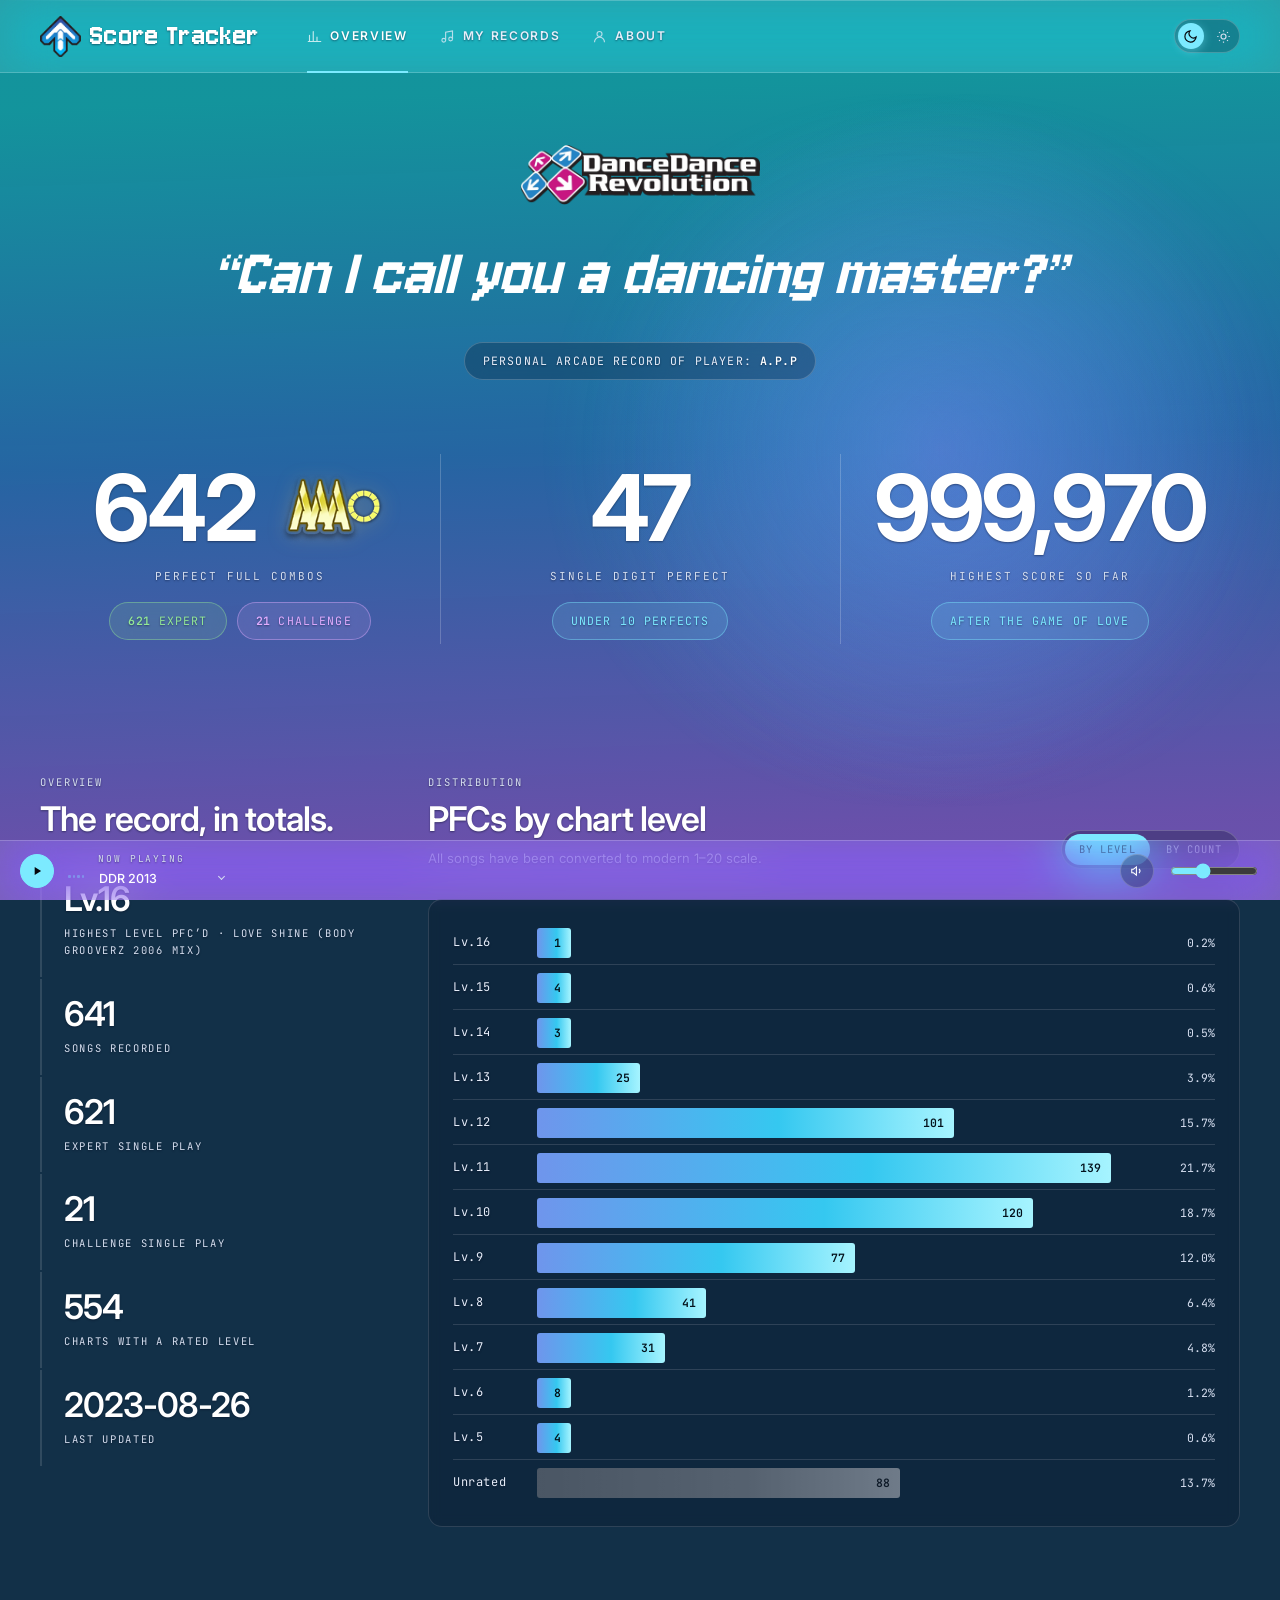
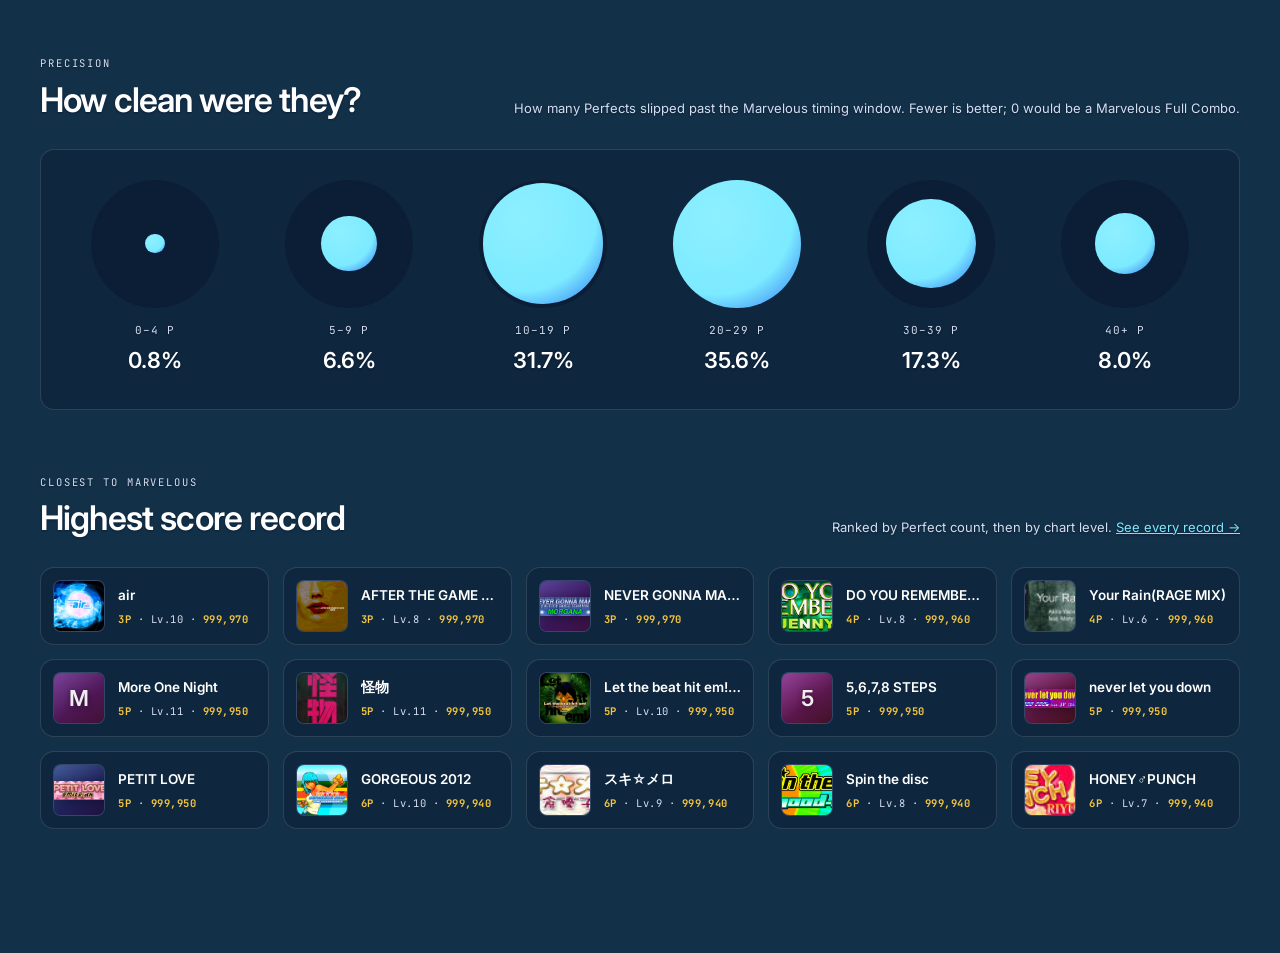
==== index.html @ 49a33545 "DDR Score Tracker: personal PFC hall of fame A static site generated from the score-tracking spreads" ====
<!DOCTYPE html>
<html lang="en" data-theme="dark">
<head>
<meta charset="utf-8" />
<meta name="viewport" content="width=device-width, initial-scale=1" />
<title>DDR Score Tracker — Hall of Fame</title>
<meta name="description" content="A personal hall of fame for DanceDanceRevolution: every Perfect Full Combo on Expert and Challenge Single Play, scored, levelled and dated." />
<script>
  /* Theme and background palette are applied before first paint, so neither
     flashes the default on load. */
  try {
    var t = localStorage.getItem('ddr.theme');
    if (t) document.documentElement.dataset.theme = t;
    var p = localStorage.getItem('ddr.palette');
    if (p) document.documentElement.dataset.mix = p;
  } catch (e) {}
</script>
<link rel="preconnect" href="https://fonts.googleapis.com" />
<link rel="preconnect" href="https://fonts.gstatic.com" crossorigin />
<link href="https://fonts.googleapis.com/css2?family=Jersey+10&family=Inter:wght@400;500;600;700;800&family=JetBrains+Mono:wght@400;500;600&display=swap" rel="stylesheet" />
<link rel="stylesheet" href="assets/css/style.css?v=20260808111854" />
<link rel="icon" href="data:image/svg+xml,%3Csvg xmlns='http://www.w3.org/2000/svg' viewBox='0 0 32 32'%3E%3Crect width='32' height='32' rx='6' fill='%2306070c'/%3E%3Cpath d='M16 6l7 8h-4v6h-6v-6H9z' fill='%2349dcf5'/%3E%3C/svg%3E" />
</head>
<body data-page="home">
<a class="skip-link" href="#main">Skip to content</a>
<div class="glow" aria-hidden="true">
  <span class="glow__blob glow__blob--cyan"><i></i></span>
  <span class="glow__blob glow__blob--azure"><i></i></span>
  <span class="glow__blob glow__blob--violet"><i></i></span>
</div>

<!-- ===================== HEADER ===================== -->
<header class="header">
  <div class="wrap header__inner">
    <a class="logo" href="index.html" aria-label="DDR Score Tracker — home">
      <img class="logo__mark" src="assets/img/ddr-arrow.png" alt="" width="770" height="770" />
      <span class="logo__word">Score Tracker</span>
    </a>

    <nav class="nav" aria-label="Primary">
      <a class="nav__link" href="index.html" aria-current="page">
        <svg viewBox="0 0 24 24" fill="none" stroke="currentColor" stroke-width="1.8" stroke-linecap="round" aria-hidden="true"><path d="M4 20V10M10 20V4M16 20v-7M22 20H2"/></svg>
        Overview
      </a>
      <a class="nav__link" href="records.html">
        <svg viewBox="0 0 24 24" fill="none" stroke="currentColor" stroke-width="1.8" aria-hidden="true"><path d="M9 18V5l11-2v13"/><circle cx="6" cy="18" r="3"/><circle cx="17" cy="16" r="3"/></svg>
        My Records
      </a>
      <a class="nav__link" href="about.html">
        <svg viewBox="0 0 24 24" fill="none" stroke="currentColor" stroke-width="1.8" aria-hidden="true"><circle cx="12" cy="8" r="4"/><path d="M4 21a8 8 0 0 1 16 0"/></svg>
        About
      </a>
    </nav>

    <div class="header__actions">
      <button class="theme-toggle" type="button" role="switch" aria-checked="false" aria-label="Toggle light theme">
        <svg class="theme-toggle__moon" viewBox="0 0 24 24" fill="none" stroke="currentColor" stroke-width="1.9" aria-hidden="true"><path d="M21 12.8A9 9 0 1 1 11.2 3a7 7 0 0 0 9.8 9.8Z"/></svg>
        <svg class="theme-toggle__sun" viewBox="0 0 24 24" fill="none" stroke="currentColor" stroke-width="1.9" aria-hidden="true"><circle cx="12" cy="12" r="4"/><path d="M12 2v2M12 20v2M4.9 4.9l1.4 1.4M17.7 17.7l1.4 1.4M2 12h2M20 12h2M4.9 19.1l1.4-1.4M17.7 6.3l1.4-1.4"/></svg>
        <span class="theme-toggle__knob"></span>
      </button>
      <button class="icon-btn nav-toggle" type="button" aria-label="Menu" aria-expanded="false">
        <svg viewBox="0 0 24 24" fill="none" stroke="currentColor" stroke-width="1.8" aria-hidden="true"><path d="M4 7h16M4 12h16M4 17h16"/></svg>
      </button>
    </div>
  </div>
</header>

<main id="main">

  <!-- ===================== HERO ===================== -->
  <section class="hero">
    <div class="wrap">
      <img class="hero__logo" src="assets/img/ddr-logo.png"
           alt="DanceDanceRevolution" width="1024" height="256" />

      <h1 class="hero__title">
        <button class="hero__sfx" type="button" id="sfx-title"
                data-tip="What the announcer says when you AAA a song on the older DDR mixes. Go on, press it.">
          “Can I call you a dancing master?”
        </button>
      </h1>

      <div class="capsules">
        <span class="capsule">Personal arcade record of player: <strong>A.P.P</strong></span>
      </div>
      <div class="capsules" id="latest-wrap" hidden>
        <span class="capsule capsule--latest">
          <span class="capsule__label">Latest PFC</span>
          <strong id="latest-song"></strong>
        </span>
      </div>
    </div>

    <div class="wrap">
      <div class="metrics" id="metrics">
        <div class="metric">
          <span class="metric__value metric__value--mark">
            <span data-count="0" id="m-pfc">0</span>
            <img class="metric__mark" src="assets/img/aaa.png" alt="AAA rank" width="152" height="108" />
          </span>
          <span class="metric__label">Perfect Full Combos</span>
          <span class="capsules capsules--metric" id="m-pfc-split"></span>
        </div>
        <div class="metric">
          <span class="metric__value" data-count="0" id="m-sdp">0</span>
          <span class="metric__label">Single Digit Perfect</span>
          <span class="metric__note" id="m-sdp-note"></span>
        </div>
        <div class="metric">
          <span class="metric__value" data-count="0" id="m-best">0</span>
          <span class="metric__label">Highest Score so far</span>
          <span class="metric__note" id="m-best-note"></span>
        </div>
      </div>
    </div>
  </section>

  <audio id="sfx-audio" preload="none" src="assets/sfx/aaa-dancing-master.mp3"></audio>

  <!-- ===================== OVERVIEW RAIL + LEVEL BARS ===================== -->
  <section class="section">
    <div class="wrap rail-grid">

      <div>
        <p class="eyebrow">Overview</p>
        <h2 class="section__title">The record, in totals.</h2>
        <div class="rail" id="rail" style="margin-top:26px"></div>
      </div>

      <div>
        <div class="section__head">
          <div>
            <p class="eyebrow">Distribution</p>
            <h2 class="section__title">PFCs by chart level</h2>
            <p class="section__note" style="margin-top:10px">
              All songs have been converted to modern 1–20 scale.
            </p>
          </div>
          <div class="seg" role="group" aria-label="Sort chart">
            <button type="button" data-bars="level" aria-pressed="true">By level</button>
            <button type="button" data-bars="count" aria-pressed="false">By count</button>
          </div>
        </div>
        <div class="panel" style="padding:22px 24px">
          <div class="bars" id="level-bars"></div>
        </div>
      </div>

    </div>
  </section>

  <!-- ===================== PRECISION ===================== -->
  <section class="section">
    <div class="wrap">
      <div class="section__head">
        <div>
          <p class="eyebrow">Precision</p>
          <h2 class="section__title">How clean were they?</h2>
        </div>
        <p class="section__note">
          How many Perfects slipped past the Marvelous timing window. Fewer is
          better; 0 would be a Marvelous Full Combo.
        </p>
      </div>
      <div class="panel" style="padding:30px 26px">
        <div class="circles" id="precision"></div>
      </div>
    </div>
  </section>

  <!-- ===================== HALL OF FAME ===================== -->
  <section class="section" style="padding-top:0">
    <div class="wrap">
      <div class="section__head">
        <div>
          <p class="eyebrow">Closest to Marvelous</p>
          <h2 class="section__title">Highest score record</h2>
        </div>
        <p class="section__note">
          Ranked by Perfect count, then by chart level. <a href="records.html" style="color:var(--accent)">See every record →</a>
        </p>
      </div>
      <div class="hof" id="hof"></div>
    </div>
  </section>

</main>


<!-- ===================== MUSIC PLAYER ===================== -->
<!-- ===================== DETAIL DRAWER ===================== -->
<div class="drawer-scrim" id="scrim"></div>
<aside class="drawer" id="drawer" role="dialog" aria-modal="true" aria-labelledby="drawer-title" hidden>
  <button class="icon-btn drawer__close" type="button" id="drawer-close" aria-label="Close">
    <svg viewBox="0 0 24 24" fill="none" stroke="currentColor" stroke-width="1.8" aria-hidden="true"><path d="m6 6 12 12M18 6 6 18"/></svg>
  </button>
  <div id="drawer-body"></div>
</aside>

<div id="yt-host"></div>
<div class="player" role="region" aria-label="Background music">
  <button class="player__btn player__btn--play" type="button" aria-label="Play music">
    <svg class="player__icon--play" viewBox="0 0 24 24" fill="currentColor" aria-hidden="true"><path d="M8 5v14l11-7z"/></svg>
    <svg class="player__icon--pause" viewBox="0 0 24 24" fill="currentColor" aria-hidden="true"><path d="M6 5h4v14H6zM14 5h4v14h-4z"/></svg>
  </button>
  <div class="player__eq" aria-hidden="true"><i></i><i></i><i></i><i></i></div>
  <div class="player__meta">
    <div class="player__label">Now playing</div>
    <span class="player__pick">
      <select class="player__select" aria-label="Background music"></select>
    </span>
  </div>
  <button class="player__hint" type="button" hidden>Enable sound</button>
  <button class="player__btn player__btn--mute" type="button" aria-label="Mute">
    <svg class="player__icon--sound" viewBox="0 0 24 24" fill="none" stroke="currentColor" stroke-width="1.8" aria-hidden="true"><path d="M11 5 6 9H3v6h3l5 4V5Z"/><path d="M15.5 8.5a5 5 0 0 1 0 7"/></svg>
    <svg class="player__icon--muted" viewBox="0 0 24 24" fill="none" stroke="currentColor" stroke-width="1.8" aria-hidden="true"><path d="M11 5 6 9H3v6h3l5 4V5Z"/><path d="m16 9 5 6M21 9l-5 6"/></svg>
  </button>
  <input class="player__volume" type="range" min="0" max="100" value="35" aria-label="Volume" />
</div>

<script src="data/records.js?v=20260808111854"></script>
<script src="assets/js/app.js?v=20260808111854"></script>
<script src="assets/js/drawer.js?v=20260808111854"></script>
<script src="assets/js/home.js?v=20260808111854"></script>
</body>
</html>
---- assets/css/style.css ----
/* ==========================================================================
   DDR Score Tracker
   Dark by default; [data-theme="light"] on <html> flips the token block.
   ========================================================================== */

/* ---------- tokens ---------- */

:root {
  /* Deep teal-blue rather than near-black: the wash sits on top of this at high
     alpha, and a black base would grey the DDR (2014) hues out. */
  --bg: var(--bg-dark);
  --bg-elev: #172c50;
  /* Dark glass, not light: over a vivid wash a white-tinted panel has almost no
     separation, whereas a dark one gives every card a field for its text. Kept
     25% lighter than the contrast-optimal value so the wash still shows through
     and the page keeps its mood. */
  --panel: rgba(8, 18, 40, 0.285);
  --panel-hover: rgba(8, 18, 40, 0.405);
  --line: rgba(255, 255, 255, 0.20);
  --line-soft: rgba(255, 255, 255, 0.13);

  /* Near-white throughout: on a mid-luminance coloured wash, grey secondary
     text disappears, so the hierarchy is carried by size and weight instead. */
  --text: #ffffff;
  --text-dim: #e8eefa;
  --muted: #d5deef;

  --gold: #f5c53d;
  --gold-grad: linear-gradient(100deg, #fff3c4 0%, #f5c53d 34%, #d99a1c 62%, #ffe89a 100%);

  --accent: #7ceaff;
  --accent-ink: #06070c;
  /* Brightened so they still separate from the violet end of the wash. */
  --expert: #93e896;
  --challenge: #e2adff;

  /* Strong enough to read as movement against the wash beneath. Colours come
     from the active mix palette (see "background palettes"). */
  --glow-a: rgb(var(--c1) / 0.26);
  --glow-b: rgb(var(--c2) / 0.22);
  --glow-c: rgb(var(--c3) / 0.30);
  /* Cyan end kept; the blue end lifted so the bars don't go muddy on the panel. */
  --grade: linear-gradient(90deg, #6f95ec 0%, #35c8f0 58%, #a6f4ff 100%);

  --shadow: 0 24px 64px rgba(0, 0, 0, 0.55);

  --sans: "Inter", -apple-system, BlinkMacSystemFont, "Segoe UI", sans-serif;
  --display: var(--sans);
  /* Pixel display face — small on the body, so anything using it gets a size
     bump and looser tracking to stay legible. */
  --headline: "Jersey 10", "Inter", sans-serif;
  --mono: "JetBrains Mono", ui-monospace, SFMono-Regular, Menlo, monospace;

  --wrap: 1360px;
  --gut: 40px;
  --radius: 14px;
  --header-h: 72px;
  --player-h: 60px;
}

[data-theme="light"] {
  --bg: #f8fafd;
  --bg-elev: #ffffff;
  --panel: rgba(10, 14, 30, 0.028);
  --panel-hover: rgba(10, 14, 30, 0.055);
  --line: rgba(10, 14, 30, 0.13);
  --line-soft: rgba(10, 14, 30, 0.07);

  --text: #0a0d16;
  --text-dim: #3d445c;
  --muted: #5b6278;

  --accent: #0d7f99;
  --accent-ink: #ffffff;
  --expert: #2f8f45;
  --challenge: #8a3fc0;

  /* Same mix palette, kept faint so the page stays bright. */
  --glow-a: rgb(var(--c1) / 0.22);
  --glow-b: rgb(var(--c2) / 0.22);
  --glow-c: rgb(var(--c3) / 0.24);
  --grade: linear-gradient(90deg, #1146b8 0%, #0d7f99 60%, #16b6cf 100%);

  --shadow: 0 20px 50px rgba(16, 24, 48, 0.14);

  --gold: #a97400;
  --gold-grad: linear-gradient(100deg, #c99512 0%, #a97400 40%, #8a5c00 70%, #c99512 100%);
}

/* ---------- background palettes ---------- */

/**
 * The wash and the drifting blobs are built from three colours, so switching the
 * background music also switches the background: app.js writes the mix's key to
 * `data-mix` on <html> and the palette below takes over. `--c1/2/3` are raw
 * "r g b" triples so both themes can re-use them at their own alphas.
 *
 * DDR (2013) is the default palette in :root. Every other palette is keyed to
 * that release's own artwork.
 */
:root,
[data-mix="ddr-2013"] {
  --c1: 20 231 226;      /* cyan   */
  --c2: 56 150 246;      /* azure  */
  --c3: 168 104 242;     /* violet */
  --bg-dark: #123048;
}
[data-mix="ddr-extreme"] {           /* neon violet / blue / teal */
  --c1: 168 92 246;
  --c2: 70 104 240;
  --c3: 32 206 196;
  --bg-dark: #17123a;
}
[data-mix="ddr-supernova2"] {        /* icy blue and white */
  --c1: 176 232 255;
  --c2: 63 169 245;
  --c3: 32 78 190;
  --bg-dark: #0d2145;
}
[data-mix="ddr-x"] {                 /* orange, amber, ember */
  --c1: 255 216 74;
  --c2: 255 138 30;
  --c3: 217 58 22;
  --bg-dark: #34190a;
}
[data-mix="ddr-x2"] {                /* lime green into magenta */
  --c1: 182 240 90;
  --c2: 69 201 140;
  --c3: 224 36 139;
  --bg-dark: #10301f;
}
[data-mix="ddr-a"] {                 /* bright sky blue */
  --c1: 191 233 255;
  --c2: 56 168 240;
  --c3: 24 78 206;
  --bg-dark: #0b2450;
}
[data-mix="ddr-a20"] {               /* gold into deep purple */
  --c1: 255 216 107;
  --c2: 224 162 51;
  --c3: 122 63 191;
  --bg-dark: #241a3d;
}
[data-mix="ddr-world"] {             /* spring green */
  --c1: 140 255 210;
  --c2: 0 222 139;
  --c3: 11 127 99;
  --bg-dark: #05301f;
}

/* ---------- base ---------- */

*, *::before, *::after { box-sizing: border-box; }

html { -webkit-text-size-adjust: 100%; }

body {
  margin: 0;
  padding-bottom: var(--player-h);
  background: var(--bg);
  color: var(--text);
  font-family: var(--sans);
  font-size: 15px;
  line-height: 1.6;
  font-feature-settings: "tnum" 0;
  -webkit-font-smoothing: antialiased;
  transition: background-color .35s ease, color .35s ease;
  /* The dark theme's wash is deliberately vivid, so small text gets a tight
     shadow to stay readable over the brighter cyan band. */
  text-shadow: 0 1px 2px rgba(4, 12, 30, 0.45);
}
[data-theme="light"] body { text-shadow: none; }

img { max-width: 100%; display: block; }
/* `display` on a component class otherwise beats the [hidden] default. */
[hidden] { display: none !important; }
a { color: inherit; }
button { font: inherit; color: inherit; }

::selection { background: var(--accent); color: var(--accent-ink); }

.wrap {
  width: 100%;
  max-width: var(--wrap);
  margin-inline: auto;
  padding-inline: var(--gut);
}

.skip-link {
  position: absolute; left: -9999px; top: 0; z-index: 100;
  background: var(--accent); color: var(--accent-ink);
  padding: 10px 16px; border-radius: 0 0 8px 0;
}
.skip-link:focus { left: 0; }

:focus-visible {
  outline: 2px solid var(--accent);
  outline-offset: 3px;
  border-radius: 4px;
}

/* Small caps mono label — the recurring POGO device. */
.eyebrow {
  font-family: var(--mono);
  font-size: 10.5px;
  letter-spacing: .18em;
  text-transform: uppercase;
  color: var(--muted);
  margin: 0;
}

/* ---------- ambient glow ---------- */

/**
 * Three coloured blobs drifting around the viewport on long, offset loops, so
 * the gradient never repeats the same arrangement twice in a row — the violet
 * sweeps bottom-left → bottom-right → top-right and back while the cyan and
 * azure travel their own paths. Animating `transform` only keeps it on the
 * compositor; the whole layer sits behind everything at z-index -1.
 */
.glow {
  position: fixed;
  inset: 0;
  z-index: -1;
  pointer-events: none;
  overflow: hidden;
  opacity: 1;
  transition: opacity .35s ease;
}
[data-theme="light"] .glow { opacity: .5; }

/**
 * The DDR (2014) screen is fundamentally a vertical wash — cyan at the top,
 * azure through the middle, violet at the base — and the drifting blobs alone
 * could never reproduce that, which is why the page kept reading as flat navy.
 * This fixed layer supplies the wash; the blobs move over the top of it.
 */
.glow::before {
  content: "";
  position: absolute;
  inset: -10%;
  /* Built from the active mix palette. Tuned for the DDR mood at the owner's
     explicit request rather than the contrast-safe version: text over the top
     band sits around 3.6:1, which carries the large hero type but is under AA
     for body copy — the shadow on `body` is what keeps small text readable. */
  background: linear-gradient(178deg,
    rgb(var(--c1) / 0.55) 0%,
    rgb(var(--c1) / 0.55) 18%,
    rgb(var(--c2) / 0.52) 50%,
    rgb(var(--c3) / 0.58) 84%,
    rgb(var(--c3) / 0.62) 100%);
}
[data-theme="light"] .glow::before { display: none; }

.glow__blob {
  position: absolute;
  top: 50%;
  left: 50%;
  width: 78vmax;
  height: 78vmax;
  margin: -39vmax 0 0 -39vmax;
  border-radius: 50%;
  will-change: transform;
}
/**
 * Each blob orbits the centre rather than hopping between corners: the outer
 * span carries a steady `rotate` and the inner one an offset, so `rotate(A)
 * translate(R)` sweeps a circle. Different radii, directions and a slow scale
 * breath on an unrelated period keep it from looking like a turntable.
 */
.glow__blob {
  animation: orbit 21s linear infinite;
}
.glow__blob i {
  display: block;
  width: 100%;
  height: 100%;
  border-radius: 50%;
  animation: breathe 15s ease-in-out infinite;
}
.glow__blob--cyan   { animation-duration: 21s; }
.glow__blob--cyan i {
  background: radial-gradient(circle closest-side, var(--glow-a), transparent 72%);
  transform: translate(26%, 0);
  animation-duration: 15s;
}
.glow__blob--azure   { animation-duration: 26s; animation-direction: reverse; }
.glow__blob--azure i {
  background: radial-gradient(circle closest-side, var(--glow-b), transparent 72%);
  transform: translate(34%, 0);
  animation-duration: 19s;
}
.glow__blob--violet   { animation-duration: 23s; }
.glow__blob--violet i {
  background: radial-gradient(circle closest-side, var(--glow-c), transparent 72%);
  transform: translate(30%, 0);
  animation-duration: 17s;
}

@keyframes orbit {
  from { transform: rotate(0deg); }
  to   { transform: rotate(360deg); }
}
/* Applied to the inner span, which already carries the orbit offset. */
@keyframes breathe {
  0%, 100% { scale: 1; }
  50%      { scale: 1.18; }
}

/* ---------- header ---------- */

/* Frosted glass: a heavy blur over a translucent tint, a hairline top highlight
   for the "lit edge", and a soft drop shadow so it floats over the gradient. */
.header {
  position: sticky;
  top: 0;
  z-index: 40;
  backdrop-filter: blur(26px) saturate(180%);
  -webkit-backdrop-filter: blur(26px) saturate(180%);
  /* A light tint, never a dark one: over the vivid wash a `--bg` tint would
     read as a dark band across the top of the page. This lifts instead. */
  background: rgba(255, 255, 255, 0.10);
  border-bottom: 1px solid var(--line);
}
.header::before {
  content: "";
  position: absolute;
  inset: 0 0 auto 0;
  height: 1px;
  background: linear-gradient(90deg,
    transparent, rgba(255, 255, 255, .22) 22%,
    rgba(255, 255, 255, .22) 78%, transparent);
  pointer-events: none;
}
[data-theme="light"] .header {
  background: color-mix(in srgb, #ffffff 55%, transparent);
}
[data-theme="light"] .header::before {
  background: linear-gradient(90deg,
    transparent, rgba(255, 255, 255, .8) 22%,
    rgba(255, 255, 255, .8) 78%, transparent);
}

.header__inner {
  height: var(--header-h);
  display: flex;
  align-items: center;
  gap: 34px;
}

.logo {
  display: inline-flex;
  align-items: center;
  gap: 9px;
  text-decoration: none;
  flex: none;
}
.logo__mark {
  width: 41px;
  height: 41px;
  object-fit: contain;
  transition: transform .25s cubic-bezier(.3,1.4,.5,1);
}
.logo:hover .logo__mark { transform: translateY(-2px); }
.logo__word {
  font-family: var(--headline);
  font-size: 32px;
  font-weight: 400;
  letter-spacing: .01em;
  line-height: 1;
  white-space: nowrap;
  color: var(--text);
}

.nav { display: flex; align-items: center; gap: 4px; margin-right: auto; }

.nav__link {
  position: relative;
  display: inline-flex;
  align-items: center;
  gap: 8px;
  padding: 0 14px;
  height: var(--header-h);
  font-size: 12px;
  font-weight: 600;
  letter-spacing: .14em;
  text-transform: uppercase;
  text-decoration: none;
  color: var(--text-dim);
  transition: color .2s ease;
}
.nav__link:hover { color: var(--text); }
.nav__link svg { width: 15px; height: 15px; opacity: .75; }

.nav__link[aria-current="page"] { color: var(--text); }
.nav__link[aria-current="page"]::after {
  content: "";
  position: absolute;
  left: 14px; right: 14px; bottom: -1px;
  height: 2px;
  background: var(--accent);
}

.header__actions { display: flex; align-items: center; gap: 8px; flex: none; }

.icon-btn {
  width: 38px; height: 38px;
  display: grid; place-items: center;
  border-radius: 50%;
  border: 1px solid var(--line);
  background: var(--panel);
  cursor: pointer;
  transition: background-color .2s ease, border-color .2s ease, transform .2s ease;
}
.icon-btn:hover { background: var(--panel-hover); border-color: var(--line); }
.icon-btn:active { transform: scale(.94); }
.icon-btn svg { width: 17px; height: 17px; }

/* Track-and-knob switch. Both icons stay visible on the track; the knob slides
   over whichever mode is active. */
.theme-toggle {
  position: relative;
  width: 66px;
  height: 34px;
  padding: 0;
  border-radius: 999px;
  border: 1px solid var(--line);
  background: var(--panel);
  cursor: pointer;
  display: inline-flex;
  align-items: center;
  justify-content: space-between;
  flex: none;
  transition: background-color .2s ease, border-color .2s ease;
}
.theme-toggle:hover { background: var(--panel-hover); }
.theme-toggle svg {
  width: 15px;
  height: 15px;
  position: relative;
  z-index: 1;
  margin: 0 8px;
  color: var(--muted);
  transition: color .25s ease;
}
.theme-toggle__knob {
  position: absolute;
  top: 3px;
  left: 3px;
  width: 26px;
  height: 26px;
  border-radius: 50%;
  background: var(--accent);
  box-shadow: 0 2px 10px color-mix(in srgb, var(--accent) 45%, transparent);
  transition: transform .28s cubic-bezier(.3,1.3,.5,1);
}
/* Dark is the default: knob left, over the moon. */
.theme-toggle .theme-toggle__moon { color: var(--accent-ink); }
[data-theme="light"] .theme-toggle .theme-toggle__moon { color: var(--muted); }
[data-theme="light"] .theme-toggle .theme-toggle__sun { color: var(--accent-ink); }
[data-theme="light"] .theme-toggle .theme-toggle__knob { transform: translateX(32px); }

.nav-toggle { display: none; }

/* ---------- hero ---------- */

.hero { padding: 72px 0 40px; text-align: center; }

/* Page headers that sit on one row: title flush left with the first card in the
   grid below, blurb flush right with the last. */
.hero--row { text-align: left; padding: 44px 0 22px; }
.hero--row .wrap {
  display: flex;
  align-items: flex-end;
  justify-content: space-between;
  gap: 32px;
  flex-wrap: wrap;
}
.hero--row .hero__title { margin: 0; white-space: normal; }
.hero--row .hero__sub {
  margin: 0;
  text-align: right;
  max-width: 46ch;
  flex: 0 1 auto;
}

.hero__logo {
  width: 240px;
  max-width: 62vw;
  height: auto;
  margin: 0 auto 26px;
}
[data-theme="light"] .hero__logo { filter: none; }

.hero__title {
  font-family: var(--headline);
  font-weight: 400;
  /* Sized off the viewport so the line fits across without wrapping; the vw
     term is what keeps it a single row on any desktop width. */
  /* Jersey 10's cap height is 0.536em against Inter's 0.727, so it still needs a
     large size to read at the same optical scale. The headline measures 11.84em
     wide, so the one-line fit has plenty of headroom at this scale. */
  font-size: clamp(32px, 5.6vw, 77px);
  line-height: 1.1;
  letter-spacing: .01em;
  margin: 10px 0 0;
  margin-inline: auto;
}
.hero__title em { font-style: italic; color: var(--accent); }

@media (min-width: 821px) {
  .hero__title { white-space: nowrap; }
}

/* The title doubles as a play button for the announcer clip. */
.hero__sfx {
  font: inherit;
  font-style: italic;
  background: none;
  border: 0;
  padding: 4px;
  margin: 0;
  cursor: pointer;
  color: inherit;
  border-radius: 8px;
  transition: filter .25s ease;
}
.hero__sfx:hover,
.hero__sfx:focus-visible,
.hero__sfx.is-playing {
  background: var(--gold-grad);
  -webkit-background-clip: text;
  background-clip: text;
  color: transparent;
  filter: drop-shadow(0 0 26px color-mix(in srgb, var(--gold) 45%, transparent));
}

/* Tooltip pinned to the pointer (positioned in home.js), sitting above it. */
.cursor-tip {
  position: fixed;
  z-index: 60;
  transform: translate(-50%, -100%);
  padding: 8px 14px;
  border-radius: 10px;
  background: var(--bg-elev);
  border: 1px solid color-mix(in srgb, var(--gold) 40%, transparent);
  box-shadow: var(--shadow);
  color: var(--gold);
  font-family: var(--mono);
  font-style: normal;
  font-weight: 500;
  font-size: 11px;
  line-height: 1.6;
  letter-spacing: .02em;
  max-width: min(380px, 80vw);
  text-align: center;
  opacity: 0;
  pointer-events: none;
  transition: opacity .18s ease;
}
.cursor-tip.is-on { opacity: 1; }

.hero__sub {
  margin: 18px auto 0;
  max-width: 58ch;
  color: var(--text-dim);
  font-size: 15px;
}

/* ---------- hero capsules ---------- */

.capsules {
  display: flex;
  flex-wrap: wrap;
  align-items: center;
  justify-content: center;
  gap: 10px;
  margin-top: 24px;   /* 30% tighter to the headline than before */
}
.capsules + .capsules { margin-top: 10px; }
.capsules--metric { margin-top: 16px; }

.capsule {
  display: inline-flex;
  align-items: baseline;
  gap: 8px;
  padding: 9px 18px;
  border-radius: 999px;
  border: 1px solid var(--line);
  background: var(--panel);
  backdrop-filter: blur(10px);
  font-family: var(--mono);
  font-size: 11.5px;
  letter-spacing: .1em;
  text-transform: uppercase;
  color: var(--text-dim);
  white-space: nowrap;
}
.capsule strong {
  color: var(--text);
  font-weight: 600;
  letter-spacing: .04em;
}
.capsule--latest {
  text-transform: none;
  letter-spacing: .02em;
  font-size: 12px;
}
.capsule--latest .capsule__label {
  text-transform: uppercase;
  letter-spacing: .14em;
  font-size: 10px;
  color: var(--muted);
}
.capsule--esp {
  color: var(--expert);
  border-color: color-mix(in srgb, var(--expert) 42%, transparent);
  background: color-mix(in srgb, var(--expert) 13%, transparent);
}
.capsule--esp strong { color: var(--expert); }
.capsule--csp {
  color: var(--challenge);
  border-color: color-mix(in srgb, var(--challenge) 42%, transparent);
  background: color-mix(in srgb, var(--challenge) 13%, transparent);
}
.capsule--csp strong { color: var(--challenge); }

/* ---------- hero metrics (POGO 2: numbers as the headline) ---------- */

.metrics {
  display: grid;
  grid-template-columns: repeat(3, 1fr);
  margin-top: 48px;
}

.metric { padding: 34px 26px 30px; text-align: center; position: relative; }
.metric + .metric::before {
  content: "";
  position: absolute; left: 0; top: 26px; bottom: 26px;
  width: 1px; background: var(--line);
}

.metric__value {
  font-size: clamp(44px, 7.4vw, 92px);
  font-weight: 700;
  letter-spacing: -0.035em;
  line-height: 1;
  font-variant-numeric: tabular-nums;
  display: block;
}
/* Number plus the AAA emblem on one baseline. The mark is sized in `em` so it
   tracks the number's clamped font-size at 60% of its height. */
.metric__value--mark {
  display: flex;
  align-items: center;
  justify-content: center;
  gap: 0.16em;
}
.metric__mark {
  height: 0.9em;
  width: auto;
  flex: none;
  filter: drop-shadow(0 2px 10px rgba(255, 206, 92, 0.28));
}

.metric__label {
  font-family: var(--mono);
  font-size: 11px;
  letter-spacing: .18em;
  text-transform: uppercase;
  color: var(--muted);
  margin-top: 14px;
  display: block;
}
/* Matches .capsule exactly so every pill under a metric is the same size,
   whatever it says. */
.metric__note {
  display: inline-flex;
  align-items: baseline;
  margin-top: 16px;
  padding: 9px 18px;
  border-radius: 999px;
  border: 1px solid color-mix(in srgb, var(--accent) 42%, transparent);
  background: color-mix(in srgb, var(--accent) 13%, transparent);
  backdrop-filter: blur(10px);
  color: var(--accent);
  font-family: var(--mono);
  font-size: 11.5px;
  letter-spacing: .1em;
  text-transform: uppercase;
  white-space: nowrap;
}

/* ---------- section shell ---------- */

.section { padding: 64px 0; }
.section__head {
  display: flex;
  align-items: flex-end;
  justify-content: space-between;
  gap: 24px;
  margin-bottom: 30px;
  flex-wrap: wrap;
}
.section__title {
  font-family: var(--display);
  font-weight: 600;
  letter-spacing: -0.025em;
  font-size: clamp(24px, 3vw, 34px);
  line-height: 1.15;
  margin: 8px 0 0;
}
/* No max-width, so a blurb sits on one line wherever the row has the space and
   wraps only when it genuinely runs out. `margin: 0` matters as much as the
   width: a default <p> bottom margin would sit under the last line and throw
   out every bottom alignment in the header row. */
.section__note {
  color: var(--muted);
  font-size: 13px;
  max-width: none;
  margin: 0;
}

.panel {
  background: var(--panel);
  border: 1px solid var(--line-soft);
  border-radius: var(--radius);
  backdrop-filter: blur(6px);
}

/* ---------- stat rail (POGO 1: serif numbers down the left) ---------- */

.rail-grid {
  display: grid;
  grid-template-columns: minmax(280px, 340px) 1fr;
  gap: 48px;
  align-items: start;
}

/* Inside the two-column rail grid the section head must not bottom-align, or
   its eyebrow drops below the one in the left column — but the sort control
   still drops to sit on the same baseline as the note beneath the title. */
.rail-grid .section__head { align-items: flex-start; }
.rail-grid .section__head .seg { align-self: flex-end; }

.rail { display: grid; gap: 2px; }

/* No permanent highlight on any row — the accent is a hover affordance only,
   picking up both the rule and the number. */
.rail__item {
  position: relative;
  padding: 18px 0 18px 22px;
  border-left: 2px solid var(--line-soft);
  transition: border-color .3s ease;
}
.rail__item:hover { border-left-color: var(--accent); }
.rail__item:hover .rail__value { color: var(--accent); }

.rail__value {
  font-family: var(--display);
  font-size: 34px;
  line-height: 1;
  font-weight: 600;
  letter-spacing: -0.03em;
  font-variant-numeric: tabular-nums;
  display: block;
}
.rail__label {
  font-family: var(--mono);
  font-size: 10.5px;
  letter-spacing: .16em;
  text-transform: uppercase;
  color: var(--muted);
  margin-top: 9px;
  display: block;
}

/* ---------- bar chart (POGO 3) ---------- */

/* Segmented control for the level chart's sort order. */
.seg {
  display: inline-flex;
  padding: 3px;
  border-radius: 999px;
  border: 1px solid var(--line);
  background: var(--panel);
  gap: 2px;
}
.seg button {
  border: 0;
  background: none;
  border-radius: 999px;
  padding: 7px 14px;
  font-family: var(--mono);
  font-size: 10.5px;
  letter-spacing: .1em;
  text-transform: uppercase;
  color: var(--muted);
  cursor: pointer;
  transition: background-color .2s ease, color .2s ease;
  white-space: nowrap;
}
.seg button:hover { color: var(--text); }
.seg button[aria-pressed="true"] {
  background: var(--accent);
  color: var(--accent-ink);
}

.bars { display: grid; gap: 2px; }

.bar-row {
  display: grid;
  grid-template-columns: 68px 1fr 88px;
  align-items: center;
  gap: 16px;
  padding: 6px 0;
  border-bottom: 1px solid var(--line-soft);
}
.bar-row:last-child { border-bottom: 0; }

.bar-row__key {
  font-family: var(--mono);
  font-size: 12px;
  letter-spacing: .05em;
  color: var(--text-dim);
}

.bar-row__track { position: relative; height: 30px; }
.bar-row__fill {
  position: absolute;
  inset: 0 auto 0 0;
  width: 0;
  border-radius: 3px;
  background: var(--grade);
  display: flex;
  align-items: center;
  justify-content: flex-end;
  padding-right: 10px;
  transition: width 1.1s cubic-bezier(.22,.9,.24,1);
  min-width: 34px;
}
/* Chart numerals sit on their own fill or on the panel, so they don't need the
   page-wide shadow — it only muddies them at this size. */
.bar-row__fill span {
  font-family: var(--mono);
  font-size: 11.5px;
  font-weight: 600;
  color: #04121c;
  font-variant-numeric: tabular-nums;
  text-shadow: none;
}
.bar-row__meta { text-shadow: none; }
/* The light-theme gradient is dark, so the count flips to white to stay legible. */
[data-theme="light"] .bar-row__fill span { color: #fff; }
.bar-row__meta {
  font-family: var(--mono);
  font-size: 11.5px;
  color: var(--muted);
  text-align: right;
  font-variant-numeric: tabular-nums;
}

/* ---------- proportion circles (POGO 4) ---------- */

.circles {
  display: grid;
  grid-template-columns: repeat(auto-fit, minmax(132px, 1fr));
  gap: 26px 18px;
}
.circle-cell { text-align: center; }
.circle-cell__disc {
  width: 100%;
  max-width: 128px;
  aspect-ratio: 1;
  margin: 0 auto 14px;
  border-radius: 50%;
  background: var(--panel-hover);
  display: grid;
  place-items: center;
}
.circle-cell__inner {
  border-radius: 50%;
  background: radial-gradient(circle at 34% 30%, #8ef0ff, var(--accent) 62%, #2a6df5 100%);
  width: 0; height: 0;
  transition: width 1s cubic-bezier(.22,.9,.24,1), height 1s cubic-bezier(.22,.9,.24,1);
}
.circle-cell__label {
  font-family: var(--mono);
  font-size: 11px;
  letter-spacing: .1em;
  text-transform: uppercase;
  color: var(--muted);
}
.circle-cell__value {
  font-size: 22px;
  font-weight: 600;
  font-variant-numeric: tabular-nums;
  margin-top: 4px;
}

/* ---------- hall of fame strip ---------- */

.hof {
  display: grid;
  grid-template-columns: repeat(auto-fill, minmax(210px, 1fr));
  gap: 14px;
}
.hof__card {
  padding: 12px;
  border-radius: var(--radius);
  border: 1px solid var(--line-soft);
  background: var(--panel);
  display: flex;
  gap: 13px;
  align-items: center;
  width: 100%;
  text-align: left;
  cursor: pointer;
  transition: background-color .2s ease, border-color .2s ease, transform .2s ease;
}
.hof__card:hover {
  background: var(--panel-hover);
  border-color: var(--line);
  transform: translateY(-2px);
}

.hof__jacket {
  width: 52px;
  height: 52px;
  border-radius: 8px;
  overflow: hidden;
  flex: none;
  border: 1px solid var(--line-soft);
  background: var(--bg-elev);
  display: grid;
  place-items: center;
}
.hof__jacket img { width: 100%; height: 100%; object-fit: cover; }
.hof__jacket .jacket-ph > span { font-size: 22px; }
.hof__body { min-width: 0; display: block; }
.hof__title {
  display: block;
  font-size: 13.5px;
  font-weight: 600;
  white-space: nowrap;
  overflow: hidden;
  text-overflow: ellipsis;
}
.hof__meta {
  display: block;
  font-family: var(--mono);
  font-size: 10.5px;
  color: var(--muted);
  letter-spacing: .05em;
  margin-top: 4px;
}
/* The two numbers that actually matter carry the gold. */
.hof__meta b {
  color: var(--gold);
  font-weight: 700;
}

/* ---------- records: toolbar ---------- */

/* Same frosted glass as the header, so the two stacked bars read as one unit. */
.toolbar {
  position: sticky;
  top: var(--header-h);
  z-index: 30;
  background: rgba(255, 255, 255, 0.10);
  backdrop-filter: blur(26px) saturate(180%);
  -webkit-backdrop-filter: blur(26px) saturate(180%);
  border-bottom: 1px solid var(--line);
  box-shadow: 0 8px 32px rgba(6, 16, 38, 0.18);
  padding: 14px 0;
}
[data-theme="light"] .toolbar {
  background: color-mix(in srgb, #ffffff 55%, transparent);
  box-shadow: 0 8px 30px rgba(24, 32, 64, 0.10);
}
.toolbar__inner {
  display: flex;
  align-items: center;
  gap: 10px;
  flex-wrap: wrap;
}

.search {
  position: relative;
  flex: 1 1 260px;
  min-width: 200px;
}
.search svg {
  position: absolute; left: 14px; top: 50%; transform: translateY(-50%);
  width: 15px; height: 15px; color: var(--muted); pointer-events: none;
}
.search input {
  width: 100%;
  height: 42px;
  padding: 0 14px 0 40px;
  border-radius: 999px;
  border: 1px solid var(--line);
  background: var(--panel);
  color: var(--text);
  font-family: var(--mono);
  font-size: 12px;
  letter-spacing: .06em;
}
.search input::placeholder { color: var(--muted); text-transform: uppercase; letter-spacing: .12em; }

.chips { display: flex; gap: 6px; }
.chip {
  height: 42px;
  padding: 0 16px;
  border-radius: 999px;
  border: 1px solid var(--line);
  background: var(--panel);
  font-family: var(--mono);
  font-size: 11px;
  letter-spacing: .12em;
  text-transform: uppercase;
  cursor: pointer;
  color: var(--text-dim);
  transition: all .2s ease;
  display: inline-flex; align-items: center; gap: 8px;
}
.chip:hover { background: var(--panel-hover); color: var(--text); }
.chip[aria-pressed="true"] {
  background: var(--accent); color: var(--accent-ink); border-color: var(--accent);
}
.chip__dot { width: 7px; height: 7px; border-radius: 50%; }
.chip--esp .chip__dot { background: var(--expert); }
.chip--csp .chip__dot { background: var(--challenge); }

.select {
  position: relative;
  display: inline-flex;
  align-items: center;
}
.select select {
  appearance: none;
  height: 42px;
  padding: 0 36px 0 16px;
  border-radius: 999px;
  border: 1px solid var(--line);
  background: var(--panel);
  color: var(--text);
  font-family: var(--mono);
  font-size: 11px;
  letter-spacing: .1em;
  text-transform: uppercase;
  cursor: pointer;
}
.select select option { background: var(--bg-elev); color: var(--text); text-transform: none; }
.select::after {
  content: "";
  position: absolute; right: 15px; top: 50%;
  width: 6px; height: 6px;
  border-right: 1.5px solid var(--muted);
  border-bottom: 1.5px solid var(--muted);
  transform: translateY(-70%) rotate(45deg);
  pointer-events: none;
}


/* ---------- records: list ---------- */

.records { padding: 28px 0 80px; }

.record-grid {
  display: grid;
  grid-template-columns: repeat(auto-fill, minmax(340px, 1fr));
  gap: 12px;
}

.record {
  display: grid;
  grid-template-columns: 62px 1fr auto;
  align-items: center;
  gap: 16px;
  padding: 12px;
  text-align: left;
  width: 100%;
  border-radius: var(--radius);
  border: 1px solid var(--line-soft);
  background: var(--panel);
  cursor: pointer;
  transition: background-color .18s ease, border-color .18s ease, transform .18s ease;
}
.record:hover {
  background: var(--panel-hover);
  border-color: var(--line);
  transform: translateY(-2px);
}

.record__jacket {
  width: 62px; height: 62px;
  border-radius: 8px;
  overflow: hidden;
  background:
    linear-gradient(135deg, var(--panel-hover), transparent),
    var(--bg-elev);
  border: 1px solid var(--line-soft);
  flex: none;
  display: grid;
  place-items: center;
  position: relative;
}
.record__jacket img { width: 100%; height: 100%; object-fit: cover; }

/* Around 100 of the older songs pre-date DDR's square jacket art and have no
   artwork in any source. Rather than an empty tile they get a generated one:
   the hue is derived from the title, so a song always looks the same. */
.jacket-ph {
  width: 100%;
  height: 100%;
  display: grid;
  place-items: center;
  background:
    linear-gradient(145deg,
      hsl(var(--ph-h) 62% 32%) 0%,
      hsl(calc(var(--ph-h) + 38) 58% 16%) 100%);
  position: relative;
}
.jacket-ph::after {
  content: "";
  position: absolute;
  inset: 0;
  background: linear-gradient(145deg, rgba(255, 255, 255, .16), transparent 58%);
}
/* Songs from before the jacket era still have their wide banner. Shown whole
   (contain) on the generated tile rather than cropped to a square, so the
   artwork stays readable. */
.jacket-ph img {
  position: relative;
  z-index: 1;
  /* Overscanned a little so the artwork is legible in a 62px tile — the tile
     clips the ends rather than shrinking the banner to a sliver. */
  width: 132%;
  max-width: none;
  height: auto;
  max-height: 100%;
  object-fit: contain;
  filter: drop-shadow(0 2px 6px rgba(0, 0, 0, .4));
}

.jacket-ph > span {
  font-family: var(--display);
  font-weight: 600;
  font-size: 26px;
  line-height: 1;
  color: rgba(255, 255, 255, .92);
  text-shadow: 0 1px 6px rgba(0, 0, 0, .45);
  position: relative;
  z-index: 1;
}
[data-theme="light"] .jacket-ph {
  background:
    linear-gradient(145deg,
      hsl(var(--ph-h) 58% 58%) 0%,
      hsl(calc(var(--ph-h) + 38) 52% 38%) 100%);
}

/* The card is built from <span>s inside a <button>; grid only blockifies its
   direct children, so the nested ones need it spelled out or ellipsis and
   wrapping silently do nothing. */
.record__body { min-width: 0; display: block; }
.record__title {
  display: block;
  font-size: 14px;
  font-weight: 600;
  line-height: 1.3;
  overflow: hidden;
  text-overflow: ellipsis;
  white-space: nowrap;
}
.record__alt {
  display: block;
  font-size: 11.5px;
  color: var(--muted);
  overflow: hidden;
  text-overflow: ellipsis;
  white-space: nowrap;
  margin-top: 1px;
}
/* One line only: the origin is the flexible part and truncates first, so every
   card in a row keeps the same height. */
.record__tags {
  display: flex;
  align-items: center;
  gap: 8px;
  margin-top: 7px;
  min-width: 0;
}
.record__tags .pill--origin {
  min-width: 0;
  overflow: hidden;
  text-overflow: ellipsis;
  white-space: nowrap;
}
.record__tags .pill--esp,
.record__tags .pill--csp,
.record__tags .pill--lvl { flex: none; }

.pill {
  font-family: var(--mono);
  font-size: 9.5px;
  font-weight: 600;
  letter-spacing: .12em;
  text-transform: uppercase;
  padding: 3px 7px;
  border-radius: 4px;
  line-height: 1.4;
}
.pill--esp { color: var(--expert); background: color-mix(in srgb, var(--expert) 16%, transparent); }
.pill--csp { color: var(--challenge); background: color-mix(in srgb, var(--challenge) 16%, transparent); }
.pill--lvl { color: var(--text-dim); background: var(--panel-hover); }
.pill--origin { color: var(--muted); background: transparent; padding-left: 0; letter-spacing: .08em; }

.record__score { display: block; text-align: right; flex: none; padding-right: 4px; }
.record__score-value {
  display: block;
  font-family: var(--mono);
  font-size: 15px;
  font-weight: 600;
  font-variant-numeric: tabular-nums;
  letter-spacing: -0.01em;
}
.record__score-sub {
  display: block;
  font-family: var(--mono);
  font-size: 10px;
  color: var(--muted);
  letter-spacing: .08em;
  margin-top: 3px;
}
.record--sdp .record__score-value { color: var(--accent); }

.empty {
  padding: 80px 20px;
  text-align: center;
  color: var(--muted);
  font-family: var(--mono);
  font-size: 12px;
  letter-spacing: .14em;
  text-transform: uppercase;
}

/* ---------- detail drawer (POGO 5) ---------- */

.drawer-scrim {
  position: fixed;
  inset: 0;
  z-index: 60;
  background: rgba(3, 4, 8, 0.62);
  backdrop-filter: blur(3px);
  opacity: 0;
  pointer-events: none;
  transition: opacity .3s ease;
}
.drawer-scrim.is-open { opacity: 1; pointer-events: auto; }

.drawer {
  position: fixed;
  top: 0; right: 0; bottom: 0;
  z-index: 61;
  width: min(560px, 100%);
  background: var(--bg-elev);
  border-left: 1px solid var(--line);
  box-shadow: var(--shadow);
  transform: translateX(100%);
  transition: transform .38s cubic-bezier(.3,.9,.25,1);
  overflow-y: auto;
  padding: 34px 38px 60px;
}
.drawer.is-open { transform: none; }

.drawer__close {
  position: absolute;
  top: 22px; right: 24px;
}

.drawer__jacket {
  width: 132px; height: 132px;
  border-radius: 10px;
  overflow: hidden;
  border: 1px solid var(--line);
  background: var(--panel);
  margin-bottom: 22px;
  display: grid; place-items: center;
}
.drawer__jacket img { width: 100%; height: 100%; object-fit: cover; }
.drawer__jacket .jacket-ph > span { font-size: 56px; }

.drawer__title {
  font-family: var(--display);
  font-weight: 600;
  font-size: 28px;
  letter-spacing: -0.025em;
  line-height: 1.15;
  margin: 0;
}
.drawer__alt { color: var(--muted); font-size: 13px; margin-top: 6px; }

.drawer__score {
  margin: 26px 0 8px;
  font-size: 52px;
  font-weight: 700;
  letter-spacing: -0.035em;
  font-variant-numeric: tabular-nums;
  line-height: 1;
}
.drawer__score small {
  display: block;
  font-family: var(--mono);
  font-size: 11px;
  font-weight: 400;
  letter-spacing: .16em;
  text-transform: uppercase;
  color: var(--muted);
  margin-top: 12px;
}

.spec {
  margin: 30px 0 0;
  border-top: 1px solid var(--line-soft);
  font-family: var(--mono);
  font-size: 12.5px;
}
.spec div {
  display: grid;
  grid-template-columns: 130px 1fr;
  gap: 16px;
  padding: 11px 0;
  border-bottom: 1px solid var(--line-soft);
}
.spec dt { color: var(--muted); letter-spacing: .1em; text-transform: uppercase; font-size: 10.5px; }
.spec dd { margin: 0; }

.drawer__prose {
  margin-top: 26px;
  font-family: var(--mono);
  font-size: 12.5px;
  line-height: 1.85;
  color: var(--text-dim);
}
/* ---------- drawer: proof photo ---------- */

.proof {
  margin-top: 34px;
  padding-top: 26px;
  border-top: 1px solid var(--line);
}
.proof__head {
  display: flex;
  align-items: baseline;
  justify-content: space-between;
  gap: 14px;
  margin-bottom: 14px;
}
.proof__tag {
  font-family: var(--mono);
  font-size: 9.5px;
  letter-spacing: .14em;
  text-transform: uppercase;
  color: var(--muted);
  border: 1px solid var(--line);
  border-radius: 999px;
  padding: 3px 9px;
  white-space: nowrap;
}
.proof__frame {
  display: block;
  border-radius: 10px;
  overflow: hidden;
  border: 1px solid var(--line);
  background: var(--panel);
  position: relative;
  cursor: zoom-in;
}
.proof__frame img {
  width: 100%;
  height: auto;
  display: block;
  transition: transform .5s cubic-bezier(.22,.9,.24,1);
}
.proof__frame:hover img { transform: scale(1.02); }
.proof__caption {
  margin: 12px 0 0;
  font-family: var(--mono);
  font-size: 11px;
  line-height: 1.7;
  color: var(--muted);
}

/* Click-to-enlarge overlay. */
.lightbox {
  position: fixed;
  inset: 0;
  z-index: 70;
  display: grid;
  place-items: center;
  padding: 32px;
  background: rgba(3, 4, 8, .88);
  backdrop-filter: blur(6px);
  opacity: 0;
  pointer-events: none;
  transition: opacity .25s ease;
  cursor: zoom-out;
}
.lightbox.is-open { opacity: 1; pointer-events: auto; }
.lightbox img {
  /* Sized against the viewport rather than the grid area, which would let a
     tall photo overflow the screen. */
  max-width: calc(100vw - 64px);
  max-height: calc(100vh - 64px);
  width: auto;
  height: auto;
  object-fit: contain;
  border-radius: 10px;
  box-shadow: var(--shadow);
}

.drawer__link {
  display: inline-flex;
  align-items: center;
  gap: 8px;
  margin-top: 22px;
  font-family: var(--mono);
  font-size: 11.5px;
  letter-spacing: .1em;
  text-transform: uppercase;
  color: var(--accent);
  text-decoration: none;
}
.drawer__link:hover { text-decoration: underline; }

/* ---------- about ---------- */

.about-grid {
  display: grid;
  grid-template-columns: 1fr minmax(300px, 400px);
  gap: 64px;
  align-items: start;
}
.prose { max-width: 62ch; }
.prose p { color: var(--text-dim); font-size: 15.5px; line-height: 1.75; }
.prose p + p { margin-top: 1.15em; }
.prose strong { color: var(--text); font-weight: 600; }
.prose h3 {
  font-family: var(--display);
  font-weight: 600;
  font-size: 20px;
  letter-spacing: -0.02em;
  margin: 44px 0 10px;
}

.aside-card { padding: 26px 28px; }
.aside-card + .aside-card { margin-top: 14px; }

/* ---------- about: section tabs ---------- */

/* Sized to its tabs rather than the content column, so the rule under them ends
   where the last tab does. */
.tabs {
  display: inline-flex;
  width: auto;
  max-width: 100%;
  gap: 4px;
  flex-wrap: wrap;
  border-bottom: 1px solid var(--line);
}
.tabs__btn {
  position: relative;
  border: 0;
  background: none;
  padding: 12px 16px 14px;
  border-radius: 10px 10px 0 0;
  font-family: var(--mono);
  font-size: 13px;
  letter-spacing: .1em;
  text-transform: uppercase;
  color: var(--muted);
  cursor: pointer;
  white-space: nowrap;
  transition: color .2s ease, background-color .2s ease;
}
.tabs__btn:hover { color: var(--text); background: var(--panel); }
.tabs__btn[aria-selected="true"] { color: var(--text); }
/* Full-bleed to the button box, so the active rule matches the hover shape
   exactly instead of sitting inset from it. */
.tabs__btn[aria-selected="true"]::after {
  content: "";
  position: absolute;
  left: 0; right: 0; bottom: -1px;
  height: 2px;
  background: var(--accent);
}
/* "Coming soon" — present in the row but inert. */
.tabs__btn[disabled] { cursor: default; opacity: .75; }
.tabs__btn[disabled]:hover { color: var(--muted); background: none; }
.tabs__soon {
  display: inline-block;
  margin-left: 9px;
  padding: 3px 9px;
  border-radius: 999px;
  border: 1px solid color-mix(in srgb, var(--gold) 60%, transparent);
  color: var(--gold);
  font-size: 10px;
  letter-spacing: .1em;
}

.tab-panel[hidden] { display: none !important; }
.tab-panel { animation: tabIn .32s ease both; }
@keyframes tabIn {
  from { opacity: 0; transform: translateY(6px); }
  to   { opacity: 1; transform: none; }
}

/* ---------- about: the room ---------- */

.photo-grid {
  display: grid;
  grid-template-columns: repeat(2, 1fr);
  gap: 10px;
  margin-bottom: 14px;
}
.photo-grid figure {
  margin: 0;
  border-radius: var(--radius);
  overflow: hidden;
  border: 1px solid var(--line-soft);
  background: var(--panel);
  aspect-ratio: 4 / 3;
}
.photo-grid figure:first-child { grid-column: 1 / -1; aspect-ratio: 3 / 2; }
.photo-grid img {
  width: 100%;
  height: 100%;
  object-fit: cover;
  transition: transform .6s cubic-bezier(.22,.9,.24,1);
}
.photo-grid figure:hover img { transform: scale(1.04); }
/* Stand-in tile for a slot with no photo chosen yet. */
.photo-grid figure.is-placeholder {
  display: grid;
  place-items: center;
  background:
    linear-gradient(145deg,
      hsl(var(--ph-h, 200) 52% 30%) 0%,
      hsl(calc(var(--ph-h, 200) + 44) 48% 16%) 100%);
}
.photo-grid figure.is-placeholder span {
  font-family: var(--mono);
  font-size: 10px;
  letter-spacing: .14em;
  text-transform: uppercase;
  color: rgba(255, 255, 255, .7);
  text-align: center;
  padding: 0 14px;
  line-height: 1.7;
}

.photo-grid figcaption {
  font-family: var(--mono);
  font-size: 10px;
  letter-spacing: .12em;
  text-transform: uppercase;
  color: var(--muted);
  padding: 8px 2px 0;
}

/* ---------- music player ---------- */

.player {
  position: fixed;
  left: 0; right: 0; bottom: 0;
  z-index: 50;
  height: var(--player-h);
  display: flex;
  align-items: center;
  gap: 14px;
  padding: 0 20px;
  /* Same light glass as the header — a dark bar would read as a band across the
     bottom of the wash rather than as part of the chrome. */
  background: rgba(255, 255, 255, 0.10);
  backdrop-filter: blur(26px) saturate(180%);
  -webkit-backdrop-filter: blur(26px) saturate(180%);
  border-top: 1px solid var(--line);
}
[data-theme="light"] .player {
  background: color-mix(in srgb, #ffffff 78%, transparent);
}

.player__btn {
  width: 34px; height: 34px;
  border-radius: 50%;
  display: grid; place-items: center;
  border: 1px solid var(--line);
  background: var(--panel);
  cursor: pointer;
  flex: none;
  transition: background-color .2s ease, transform .15s ease;
}
.player__btn:hover { background: var(--panel-hover); }
.player__btn:active { transform: scale(.92); }
.player__btn svg { width: 14px; height: 14px; }
.player__btn--play { background: var(--accent); border-color: var(--accent); color: var(--accent-ink); }
.player__btn--play:hover { background: var(--accent); filter: brightness(1.08); }

.player__icon--pause, .player__btn.is-playing .player__icon--play { display: none; }
.player__btn.is-playing .player__icon--pause { display: block; }

.player__icon--muted { display: none; }
.player__btn.is-muted .player__icon--muted { display: block; }
.player__btn.is-muted .player__icon--sound { display: none; }

.player__meta { min-width: 0; flex: 1 1 auto; }
.player__label {
  font-family: var(--mono);
  font-size: 9.5px;
  letter-spacing: .2em;
  text-transform: uppercase;
  color: var(--muted);
}
.player__track {
  font-size: 12.5px;
  font-weight: 500;
  white-space: nowrap;
  overflow: hidden;
  text-overflow: ellipsis;
  margin-top: 1px;
}

/* Mix picker. Styled as bare text so it reads as the "now playing" line
   rather than a form control, until you hover it. */
.player__pick {
  position: relative;
  display: inline-flex;
  align-items: center;
  margin-top: 1px;
  margin-left: -8px;
}
.player__pick select {
  appearance: none;
  background: transparent;
  border: 1px solid transparent;
  border-radius: 8px;
  color: var(--text);
  font-family: var(--sans);
  font-size: 12.5px;
  font-weight: 500;
  padding: 3px 26px 3px 8px;
  cursor: pointer;
  max-width: 230px;
  transition: background-color .2s ease, border-color .2s ease;
}
.player__pick select:hover {
  background: var(--panel-hover);
  border-color: var(--line);
}
.player__pick select option {
  background: var(--bg-elev);
  color: var(--text);
}
.player__pick::after {
  content: "";
  position: absolute;
  right: 11px;
  width: 5px; height: 5px;
  border-right: 1.5px solid var(--muted);
  border-bottom: 1.5px solid var(--muted);
  transform: translateY(-2px) rotate(45deg);
  pointer-events: none;
}

.player__eq { display: flex; align-items: flex-end; gap: 2px; height: 15px; flex: none; }
.player__eq i {
  width: 2.5px;
  background: var(--accent);
  border-radius: 1px;
  height: 20%;
  opacity: .35;
}
.player.is-playing .player__eq i { animation: eq .9s ease-in-out infinite; opacity: 1; }
.player__eq i:nth-child(2) { animation-delay: .18s; }
.player__eq i:nth-child(3) { animation-delay: .36s; }
.player__eq i:nth-child(4) { animation-delay: .12s; }
@keyframes eq {
  0%, 100% { height: 22%; }
  50%      { height: 100%; }
}

.player__volume {
  width: 88px;
  accent-color: var(--accent);
  flex: none;
  cursor: pointer;
}

.player__hint {
  font-family: var(--mono);
  font-size: 10px;
  letter-spacing: .12em;
  text-transform: uppercase;
  color: var(--accent);
  border: 1px solid color-mix(in srgb, var(--accent) 55%, transparent);
  background: color-mix(in srgb, var(--accent) 16%, transparent);
  border-radius: 999px;
  padding: 5px 12px;
  cursor: pointer;
  flex: none;
  animation: pulse 2.2s ease-in-out infinite;
}
@keyframes pulse { 0%, 100% { opacity: 1; } 50% { opacity: .5; } }
.player__hint[hidden] { display: none; }

#yt-host {
  position: fixed;
  width: 1px; height: 1px;
  left: -100px; bottom: 0;
  opacity: 0;
  pointer-events: none;
}

/* ---------- responsive ---------- */

@media (max-width: 1080px) {
  .rail-grid { grid-template-columns: 1fr; gap: 40px; }
  .about-grid { grid-template-columns: 1fr; gap: 40px; }
}

@media (max-width: 820px) {
  :root { --gut: 20px; }

  .nav {
    position: fixed;
    inset: var(--header-h) 0 auto 0;
    flex-direction: column;
    align-items: stretch;
    gap: 0;
    background: var(--bg-elev);
    border-bottom: 1px solid var(--line);
    padding: 8px 0 14px;
    transform: translateY(-130%);
    transition: transform .3s ease;
    box-shadow: var(--shadow);
  }
  .nav.is-open { transform: none; }
  .nav__link { height: 50px; padding-inline: 20px; }
  .nav__link[aria-current="page"]::after { left: 20px; right: auto; width: 22px; bottom: 8px; }

  .nav-toggle { display: grid; }
  .logo__word { display: none; }

  .metrics { grid-template-columns: 1fr; }
  .metric + .metric { border-top: 1px solid var(--line); }
  .metric + .metric::before { display: none; }

  .bar-row { grid-template-columns: 54px 1fr; }
  .bar-row__meta { display: none; }

  .record-grid { grid-template-columns: 1fr; }
  .drawer { padding: 28px 22px 60px; }
  
  /* Two controls per row instead of one each. */
  .search { flex: 1 1 100%; }
  .chips { width: 100%; }
  .chip { flex: 1 1 auto; justify-content: center; padding-inline: 10px; }
  .select { flex: 1 1 calc(50% - 5px); }
  .select select { width: 100%; font-size: 10.5px; letter-spacing: .06em; }
  /* "All difficulties" is the longest label — give it the whole row. */
  .select--wide { flex: 1 1 100%; }

  /* Only the transport and the track name survive at this width; the label,
     meter and volume slider would push the bar past its fixed height. */
  .player { gap: 10px; padding-inline: 14px; }
  .player__volume, .player__eq, .player__label { display: none; }
  .player__track { font-size: 12px; }
  .player__hint { padding: 5px 10px; letter-spacing: .08em; }
}

@media (prefers-reduced-motion: reduce) {
  *, *::before, *::after {
    animation-duration: .001ms !important;
    animation-iteration-count: 1 !important;
    transition-duration: .001ms !important;
  }
}
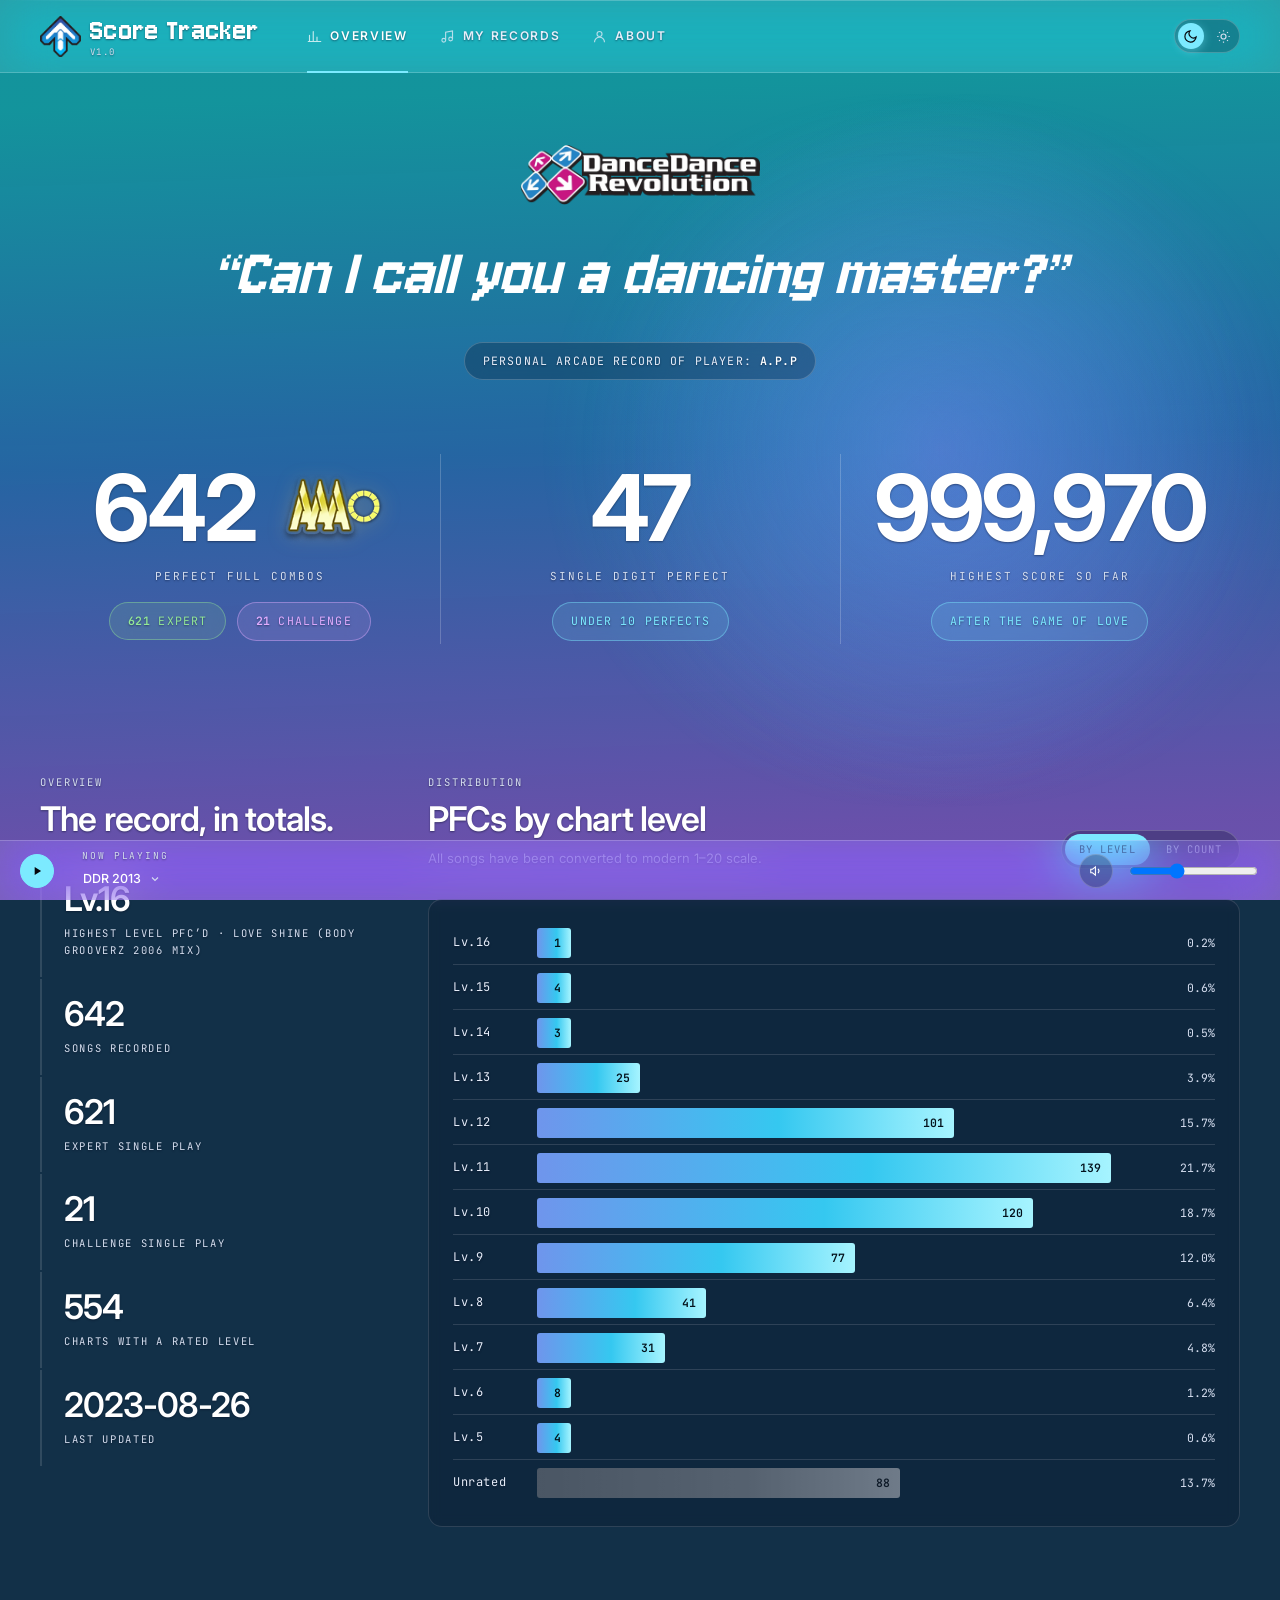
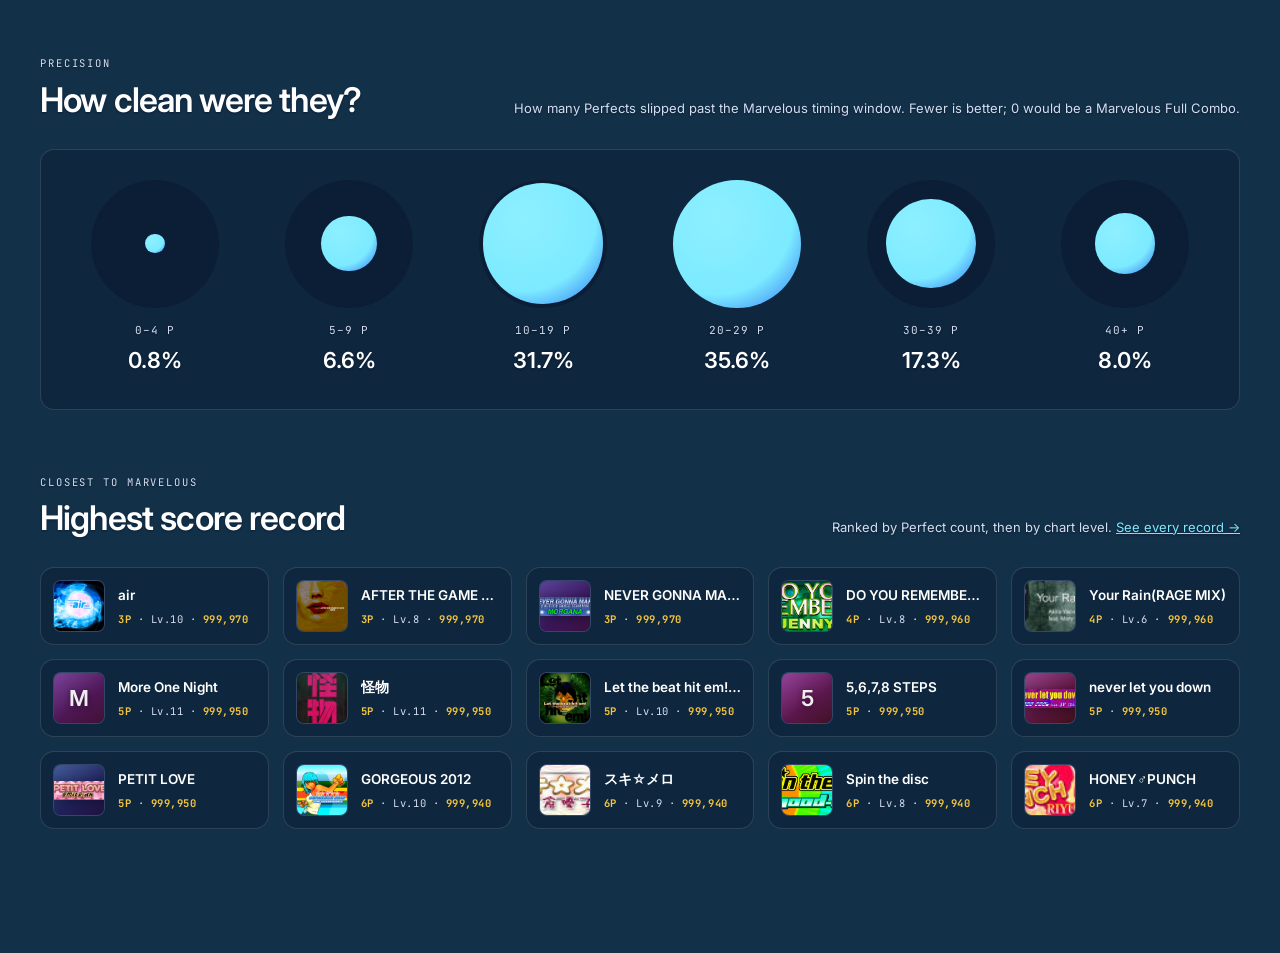
==== commit b2346d89: "Music continues across pages, custom mix picker, version tag - Playback position is written to sessi" ====
--- a/index.html
+++ b/index.html
@@ -18,7 +18,7 @@
 <link rel="preconnect" href="https://fonts.googleapis.com" />
 <link rel="preconnect" href="https://fonts.gstatic.com" crossorigin />
 <link href="https://fonts.googleapis.com/css2?family=Jersey+10&family=Inter:wght@400;500;600;700;800&family=JetBrains+Mono:wght@400;500;600&display=swap" rel="stylesheet" />
-<link rel="stylesheet" href="assets/css/style.css?v=20260808111854" />
+<link rel="stylesheet" href="assets/css/style.css?v=20260818211245" />
 <link rel="icon" href="data:image/svg+xml,%3Csvg xmlns='http://www.w3.org/2000/svg' viewBox='0 0 32 32'%3E%3Crect width='32' height='32' rx='6' fill='%2306070c'/%3E%3Cpath d='M16 6l7 8h-4v6h-6v-6H9z' fill='%2349dcf5'/%3E%3C/svg%3E" />
 </head>
 <body data-page="home">
@@ -34,7 +34,10 @@
   <div class="wrap header__inner">
     <a class="logo" href="index.html" aria-label="DDR Score Tracker — home">
       <img class="logo__mark" src="assets/img/ddr-arrow.png" alt="" width="770" height="770" />
-      <span class="logo__word">Score Tracker</span>
+      <span class="logo__text">
+        <span class="logo__word">Score Tracker</span>
+        <span class="logo__ver" id="app-version"></span>
+      </span>
     </a>
 
     <nav class="nav" aria-label="Primary">
@@ -206,9 +209,13 @@
   <div class="player__eq" aria-hidden="true"><i></i><i></i><i></i><i></i></div>
   <div class="player__meta">
     <div class="player__label">Now playing</div>
-    <span class="player__pick">
-      <select class="player__select" aria-label="Background music"></select>
-    </span>
+    <div class="mixpick" id="mixpick" data-open="false">
+      <button class="mixpick__btn" type="button" aria-haspopup="listbox" aria-expanded="false" aria-label="Choose background mix">
+        <span class="mixpick__value">—</span>
+        <svg class="mixpick__caret" viewBox="0 0 24 24" fill="none" stroke="currentColor" stroke-width="2.2" aria-hidden="true"><path d="m6 9 6 6 6-6"/></svg>
+      </button>
+      <ul class="mixpick__menu" role="listbox" aria-label="Background mix" hidden></ul>
+    </div>
   </div>
   <button class="player__hint" type="button" hidden>Enable sound</button>
   <button class="player__btn player__btn--mute" type="button" aria-label="Mute">
@@ -218,9 +225,9 @@
   <input class="player__volume" type="range" min="0" max="100" value="35" aria-label="Volume" />
 </div>
 
-<script src="data/records.js?v=20260808111854"></script>
-<script src="assets/js/app.js?v=20260808111854"></script>
-<script src="assets/js/drawer.js?v=20260808111854"></script>
-<script src="assets/js/home.js?v=20260808111854"></script>
+<script src="data/records.js?v=20260818211245"></script>
+<script src="assets/js/app.js?v=20260818211245"></script>
+<script src="assets/js/drawer.js?v=20260818211245"></script>
+<script src="assets/js/home.js?v=20260818211245"></script>
 </body>
 </html>
--- a/assets/css/style.css
+++ b/assets/css/style.css
@@ -362,6 +362,14 @@
   transition: transform .25s cubic-bezier(.3,1.4,.5,1);
 }
 .logo:hover .logo__mark { transform: translateY(-2px); }
+/* Wordmark with the build version tucked under it. */
+.logo__text {
+  display: flex;
+  flex-direction: column;
+  align-items: flex-start;
+  gap: 1px;
+  line-height: 1;
+}
 .logo__word {
   font-family: var(--headline);
   font-size: 32px;
@@ -370,6 +378,14 @@
   line-height: 1;
   white-space: nowrap;
   color: var(--text);
+}
+.logo__ver {
+  font-family: var(--mono);
+  font-size: 9px;
+  letter-spacing: .16em;
+  text-transform: uppercase;
+  color: var(--muted);
+  white-space: nowrap;
 }
 
 .nav { display: flex; align-items: center; gap: 4px; margin-right: auto; }
@@ -1632,70 +1648,96 @@
   margin-top: 1px;
 }
 
-/* Mix picker. Styled as bare text so it reads as the "now playing" line
-   rather than a form control, until you hover it. */
-.player__pick {
-  position: relative;
+/**
+ * Mix picker. A native <select> can't have its option list styled, so this is a
+ * custom listbox: a bare-text trigger that matches the "now playing" line, and
+ * a glass panel that opens upward — the bar is pinned to the bottom.
+ */
+.mixpick { position: relative; margin: 1px 0 0 -8px; }
+
+.mixpick__btn {
   display: inline-flex;
   align-items: center;
-  margin-top: 1px;
-  margin-left: -8px;
-}
-.player__pick select {
-  appearance: none;
+  gap: 8px;
+  border: 1px solid transparent;
   background: transparent;
-  border: 1px solid transparent;
   border-radius: 8px;
+  padding: 3px 8px;
   color: var(--text);
   font-family: var(--sans);
   font-size: 12.5px;
   font-weight: 500;
-  padding: 3px 26px 3px 8px;
   cursor: pointer;
   max-width: 230px;
   transition: background-color .2s ease, border-color .2s ease;
 }
-.player__pick select:hover {
+.mixpick__btn:hover,
+.mixpick[data-open="true"] .mixpick__btn {
   background: var(--panel-hover);
   border-color: var(--line);
 }
-.player__pick select option {
-  background: var(--bg-elev);
-  color: var(--text);
-}
-.player__pick::after {
-  content: "";
+.mixpick__value { overflow: hidden; text-overflow: ellipsis; white-space: nowrap; }
+.mixpick__caret {
+  width: 12px; height: 12px; flex: none;
+  color: var(--muted);
+  transition: transform .22s ease;
+}
+.mixpick[data-open="true"] .mixpick__caret { transform: rotate(180deg); }
+
+.mixpick__menu {
   position: absolute;
-  right: 11px;
-  width: 5px; height: 5px;
-  border-right: 1.5px solid var(--muted);
-  border-bottom: 1.5px solid var(--muted);
-  transform: translateY(-2px) rotate(45deg);
-  pointer-events: none;
-}
-
-.player__eq { display: flex; align-items: flex-end; gap: 2px; height: 15px; flex: none; }
-.player__eq i {
-  width: 2.5px;
-  background: var(--accent);
-  border-radius: 1px;
-  height: 20%;
-  opacity: .35;
-}
-.player.is-playing .player__eq i { animation: eq .9s ease-in-out infinite; opacity: 1; }
-.player__eq i:nth-child(2) { animation-delay: .18s; }
-.player__eq i:nth-child(3) { animation-delay: .36s; }
-.player__eq i:nth-child(4) { animation-delay: .12s; }
-@keyframes eq {
-  0%, 100% { height: 22%; }
-  50%      { height: 100%; }
-}
-
-.player__volume {
-  width: 88px;
-  accent-color: var(--accent);
+  bottom: calc(100% + 10px);
+  left: 0;
+  z-index: 55;
+  min-width: 210px;
+  margin: 0;
+  padding: 6px;
+  list-style: none;
+  border-radius: 12px;
+  border: 1px solid var(--line);
+  background: color-mix(in srgb, var(--bg-elev) 88%, transparent);
+  backdrop-filter: blur(26px) saturate(180%);
+  -webkit-backdrop-filter: blur(26px) saturate(180%);
+  box-shadow: var(--shadow);
+  transform-origin: bottom left;
+  animation: mixpickIn .18s ease both;
+}
+@keyframes mixpickIn {
+  from { opacity: 0; transform: translateY(6px) scale(.98); }
+  to   { opacity: 1; transform: none; }
+}
+
+.mixpick__opt {
+  display: flex;
+  align-items: center;
+  gap: 10px;
+  width: 100%;
+  padding: 9px 11px;
+  border: 0;
+  border-radius: 8px;
+  background: none;
+  cursor: pointer;
+  font-family: var(--mono);
+  font-size: 11px;
+  letter-spacing: .1em;
+  text-transform: uppercase;
+  color: var(--text-dim);
+  text-align: left;
+  white-space: nowrap;
+  transition: background-color .15s ease, color .15s ease;
+}
+.mixpick__opt:hover,
+.mixpick__opt:focus-visible { background: var(--panel-hover); color: var(--text); }
+.mixpick__opt[aria-selected="true"] { color: var(--accent); }
+
+/* Each release's own palette, as a swatch. */
+.mixpick__dot {
+  width: 10px; height: 10px;
+  border-radius: 50%;
   flex: none;
-  cursor: pointer;
+  border: 1px solid rgb(255 255 255 / .25);
+  background: linear-gradient(135deg,
+    rgb(var(--c1)) 0%, rgb(var(--c2)) 50%, rgb(var(--c3)) 100%);
 }
 
 .player__hint {
@@ -1751,7 +1793,7 @@
   .nav__link[aria-current="page"]::after { left: 20px; right: auto; width: 22px; bottom: 8px; }
 
   .nav-toggle { display: grid; }
-  .logo__word { display: none; }
+  .logo__text { display: none; }
 
   .metrics { grid-template-columns: 1fr; }
   .metric + .metric { border-top: 1px solid var(--line); }
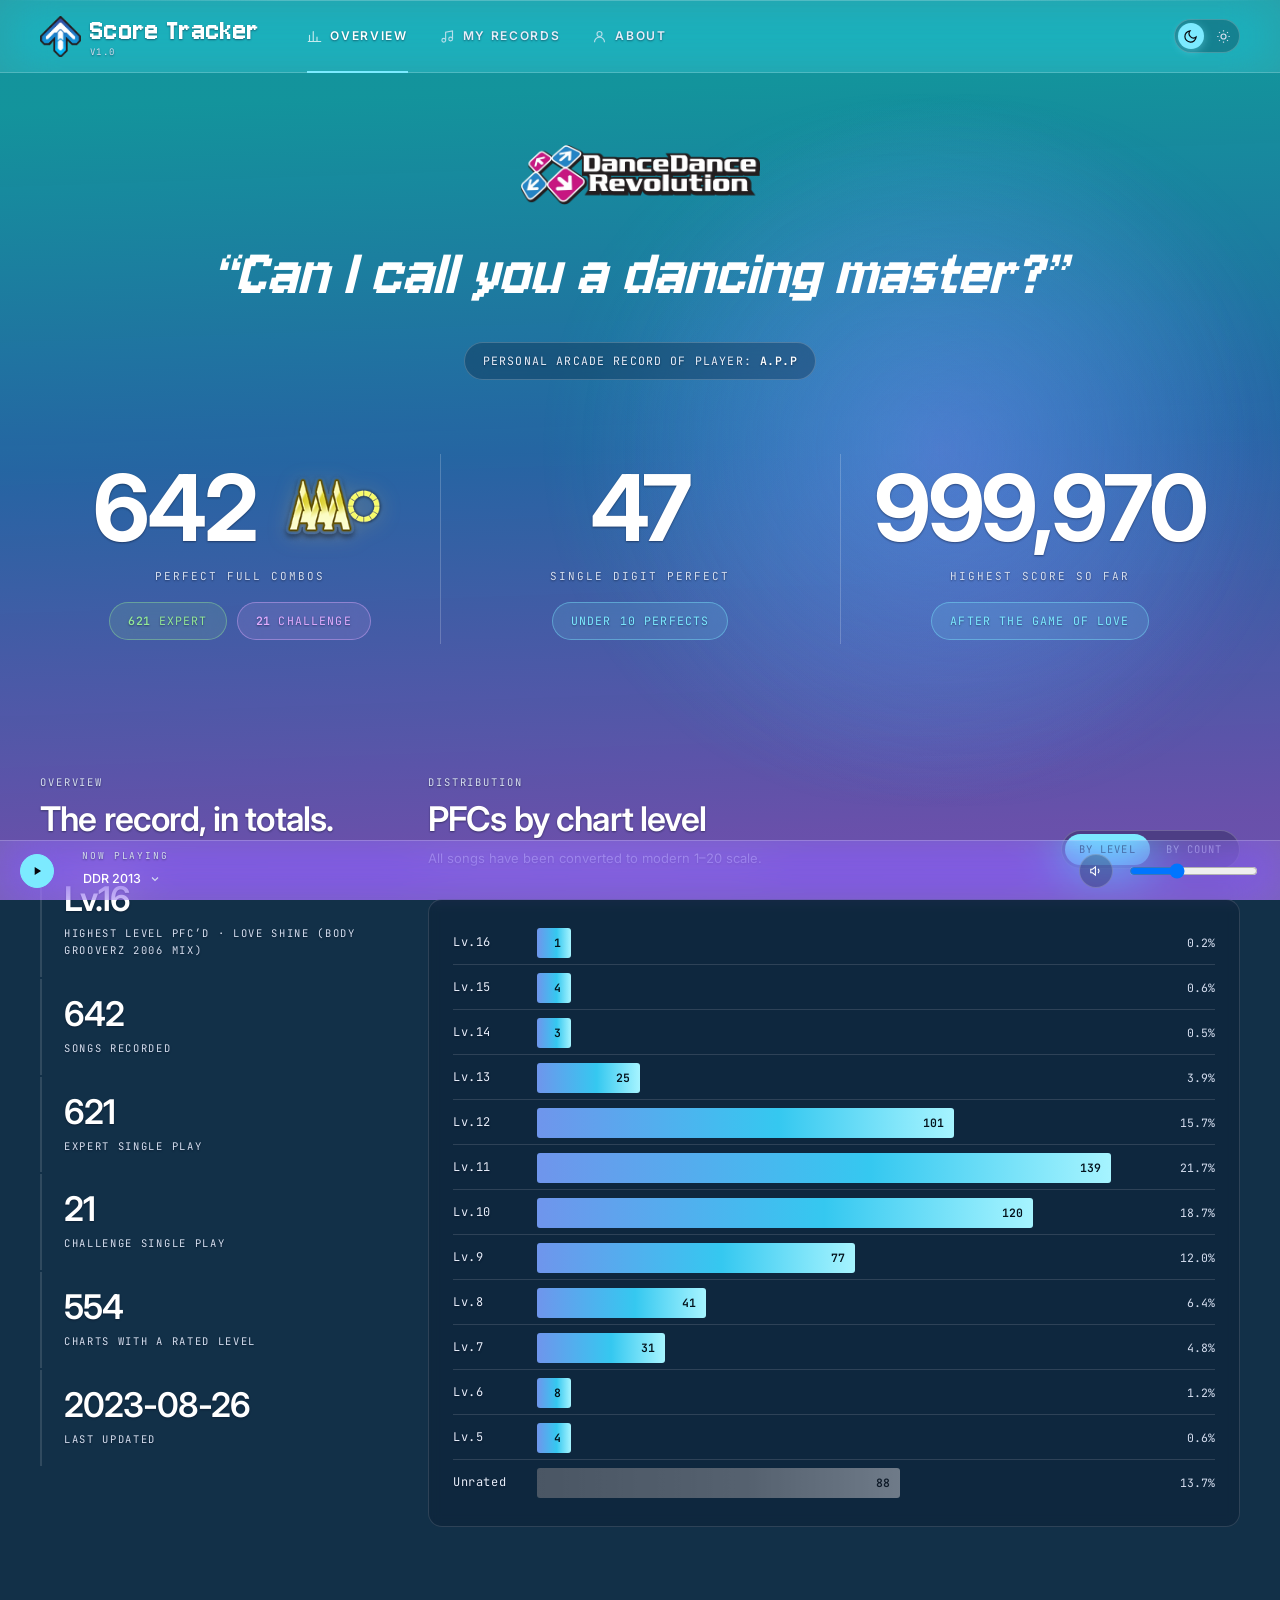
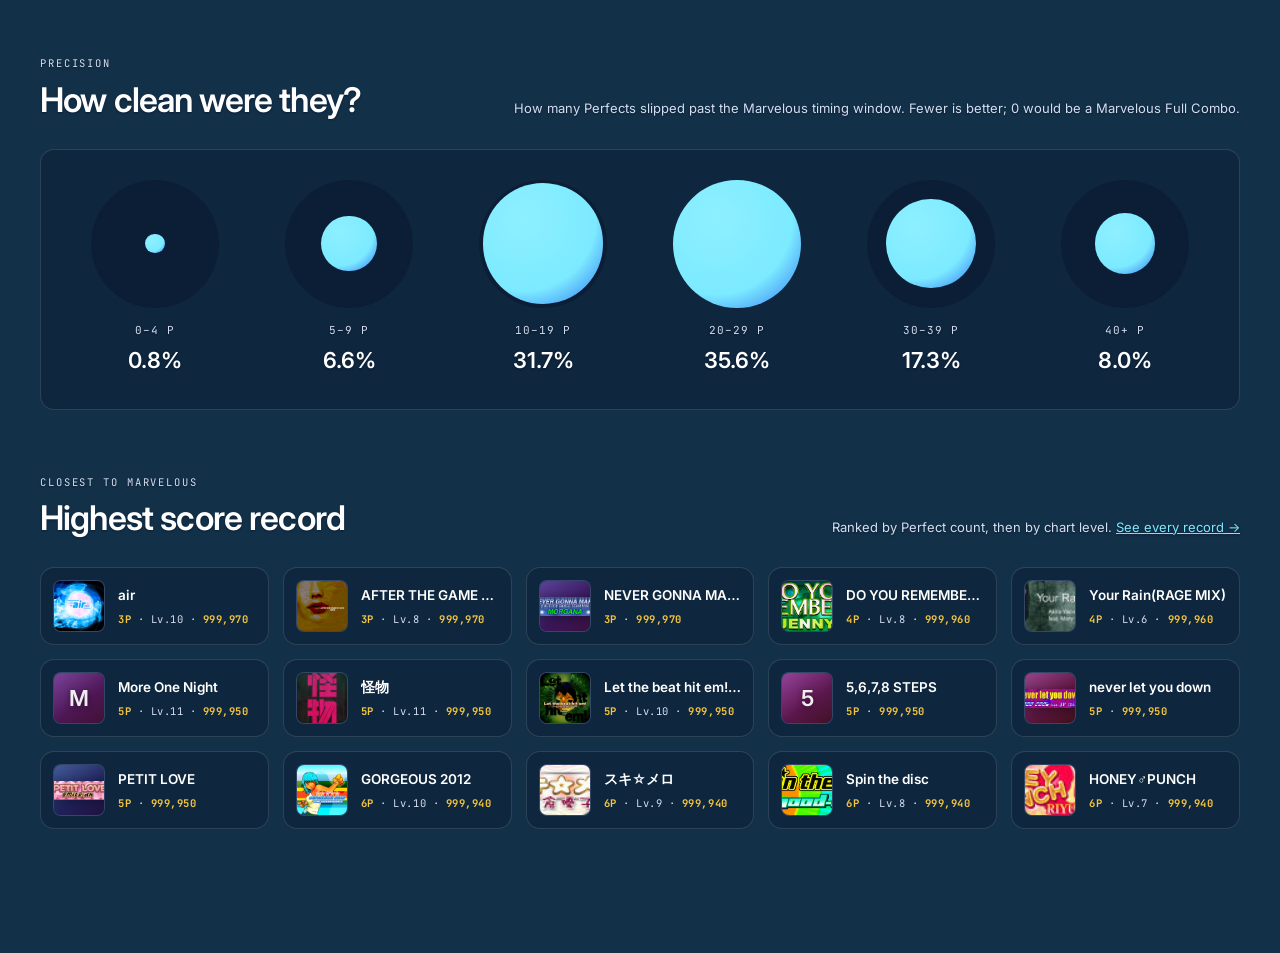
==== commit bcbc492e: "Fix mobile navbar showing a sliver of the closed menu The mobile menu is anchored below the header (" ====
--- a/index.html
+++ b/index.html
@@ -18,7 +18,7 @@
 <link rel="preconnect" href="https://fonts.googleapis.com" />
 <link rel="preconnect" href="https://fonts.gstatic.com" crossorigin />
 <link href="https://fonts.googleapis.com/css2?family=Jersey+10&family=Inter:wght@400;500;600;700;800&family=JetBrains+Mono:wght@400;500;600&display=swap" rel="stylesheet" />
-<link rel="stylesheet" href="assets/css/style.css?v=20260818211245" />
+<link rel="stylesheet" href="assets/css/style.css?v=20260818214006" />
 <link rel="icon" href="data:image/svg+xml,%3Csvg xmlns='http://www.w3.org/2000/svg' viewBox='0 0 32 32'%3E%3Crect width='32' height='32' rx='6' fill='%2306070c'/%3E%3Cpath d='M16 6l7 8h-4v6h-6v-6H9z' fill='%2349dcf5'/%3E%3C/svg%3E" />
 </head>
 <body data-page="home">
@@ -225,9 +225,9 @@
   <input class="player__volume" type="range" min="0" max="100" value="35" aria-label="Volume" />
 </div>
 
-<script src="data/records.js?v=20260818211245"></script>
-<script src="assets/js/app.js?v=20260818211245"></script>
-<script src="assets/js/drawer.js?v=20260818211245"></script>
-<script src="assets/js/home.js?v=20260818211245"></script>
+<script src="data/records.js?v=20260818214006"></script>
+<script src="assets/js/app.js?v=20260818214006"></script>
+<script src="assets/js/drawer.js?v=20260818214006"></script>
+<script src="assets/js/home.js?v=20260818214006"></script>
 </body>
 </html>
--- a/assets/css/style.css
+++ b/assets/css/style.css
@@ -1784,11 +1784,21 @@
     background: var(--bg-elev);
     border-bottom: 1px solid var(--line);
     padding: 8px 0 14px;
-    transform: translateY(-130%);
-    transition: transform .3s ease;
+    /* The panel is anchored below the header, so translating by a percentage of
+       its own height does not clear the viewport — at three links it left a
+       20px sliver of itself showing above the header. Offsetting by the header
+       height as well is exact at any menu height, and `visibility` also stops
+       the drop shadow bleeding down onto the page. */
+    transform: translateY(calc(-100% - var(--header-h)));
+    visibility: hidden;
+    transition: transform .3s ease, visibility 0s linear .3s;
     box-shadow: var(--shadow);
   }
-  .nav.is-open { transform: none; }
+  .nav.is-open {
+    transform: none;
+    visibility: visible;
+    transition: transform .3s ease, visibility 0s;
+  }
   .nav__link { height: 50px; padding-inline: 20px; }
   .nav__link[aria-current="page"]::after { left: 20px; right: auto; width: 22px; bottom: 8px; }
 
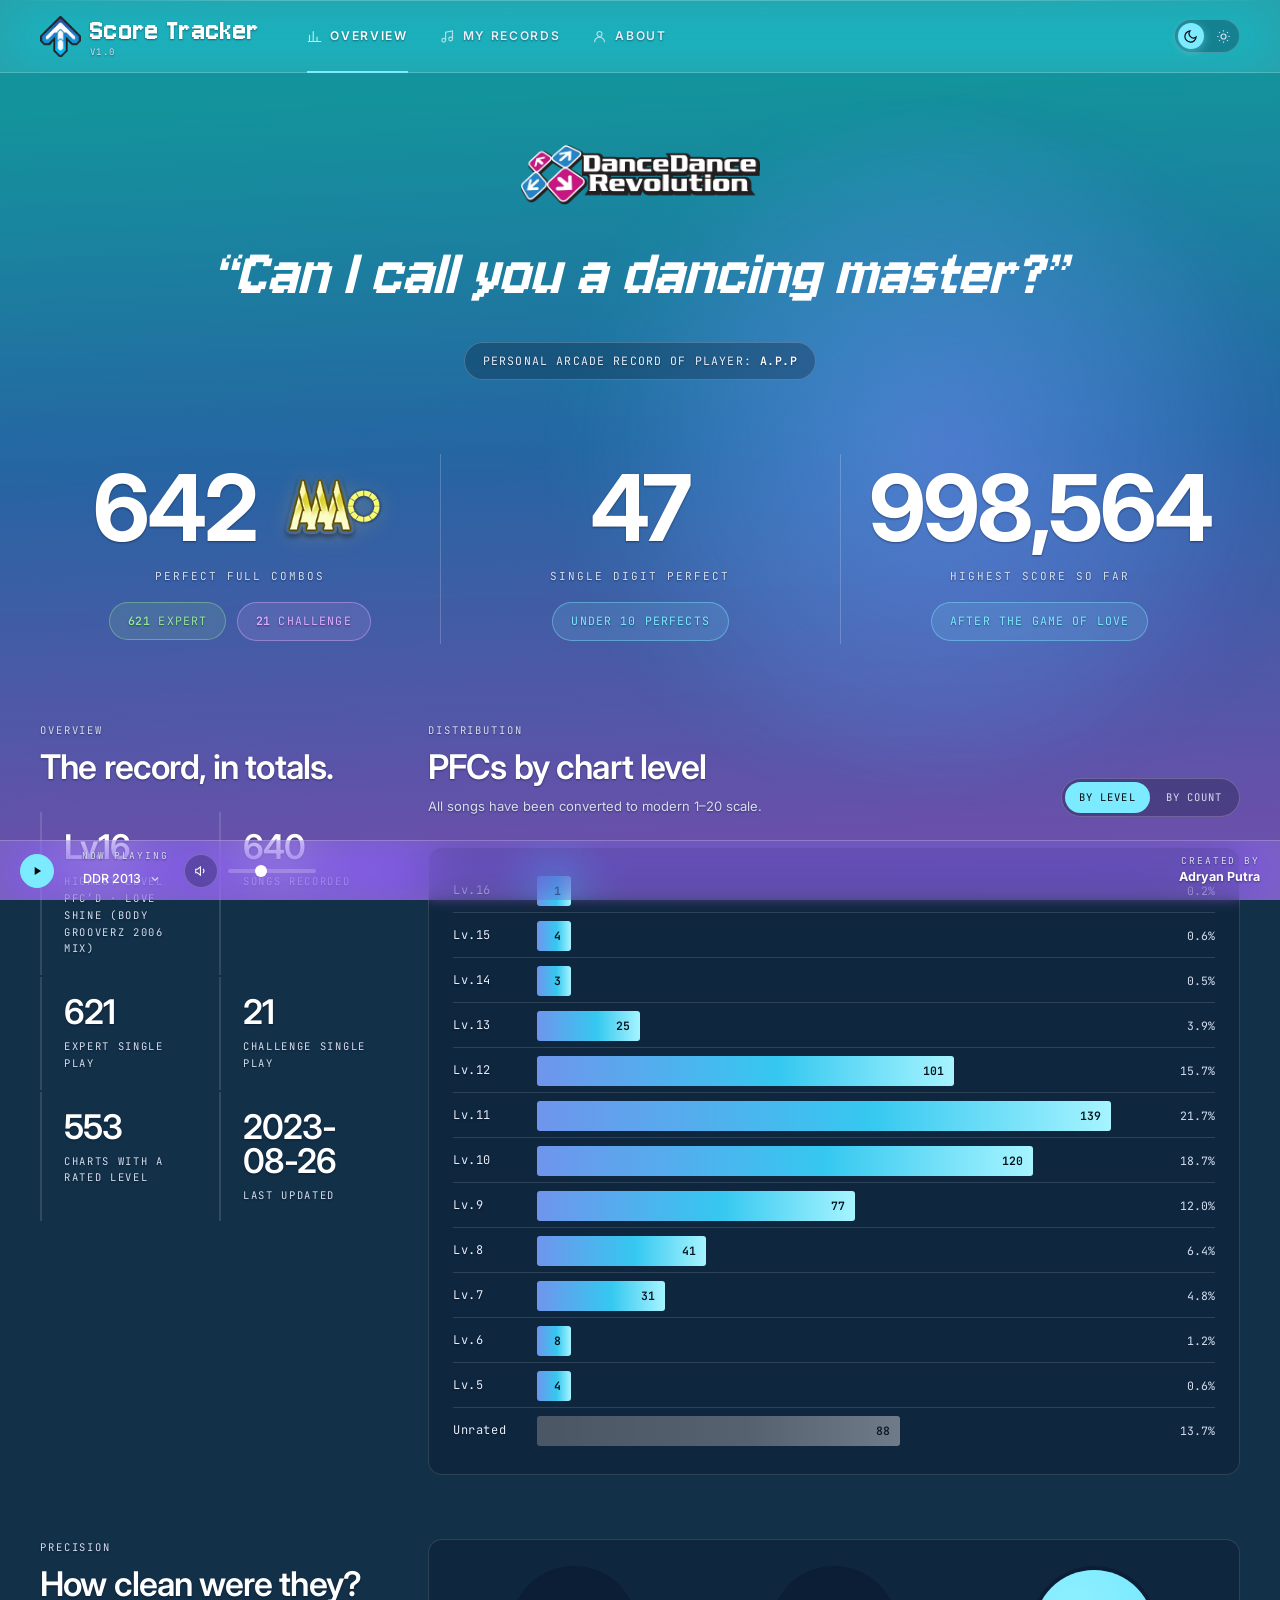
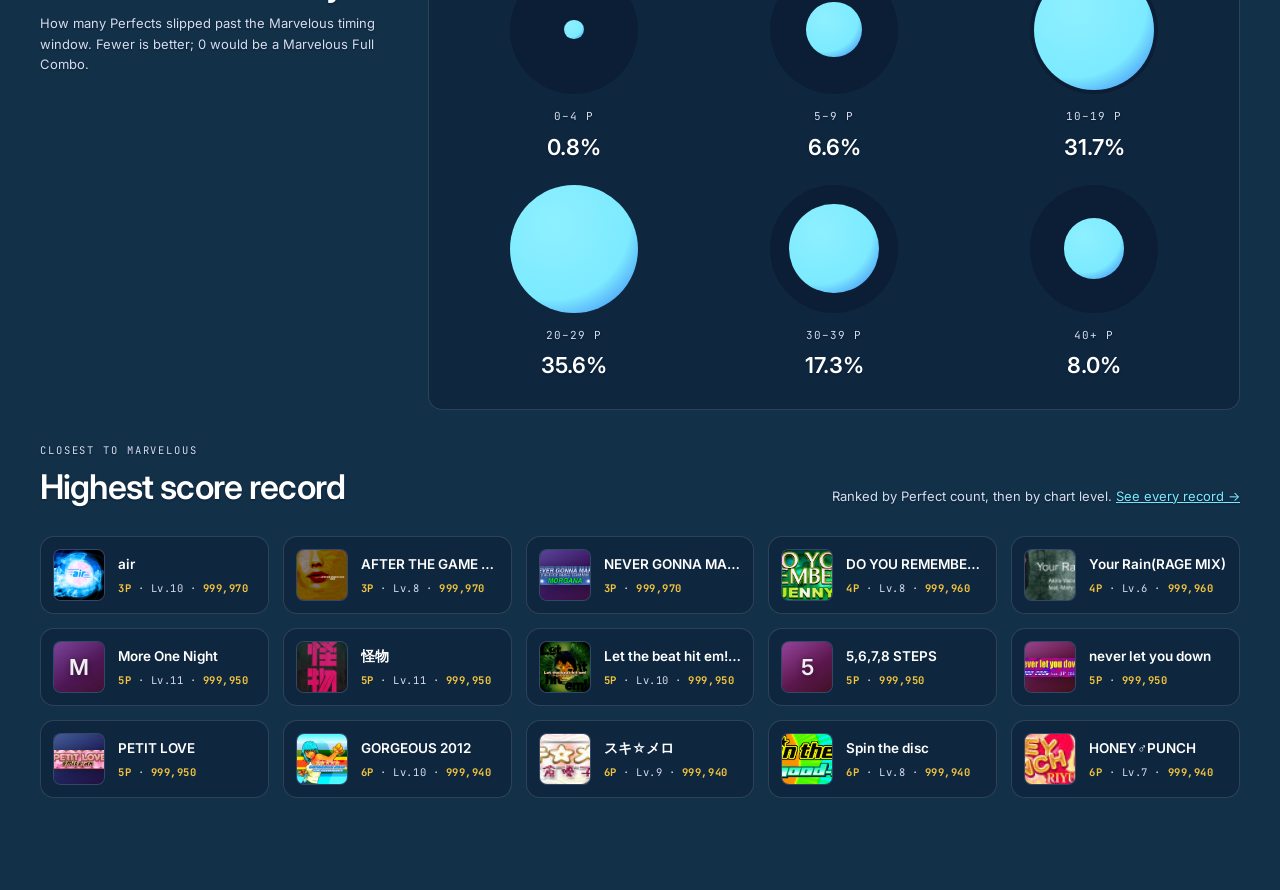
==== commit 3c675f89: "Mobile filter sheet, sticky about tabs, reworked player bar Navbar now keeps the "Score Tracker" wor" ====
--- a/index.html
+++ b/index.html
@@ -18,7 +18,7 @@
 <link rel="preconnect" href="https://fonts.googleapis.com" />
 <link rel="preconnect" href="https://fonts.gstatic.com" crossorigin />
 <link href="https://fonts.googleapis.com/css2?family=Jersey+10&family=Inter:wght@400;500;600;700;800&family=JetBrains+Mono:wght@400;500;600&display=swap" rel="stylesheet" />
-<link rel="stylesheet" href="assets/css/style.css?v=20260818214006" />
+<link rel="stylesheet" href="assets/css/style.css?v=20260818222710" />
 <link rel="icon" href="data:image/svg+xml,%3Csvg xmlns='http://www.w3.org/2000/svg' viewBox='0 0 32 32'%3E%3Crect width='32' height='32' rx='6' fill='%2306070c'/%3E%3Cpath d='M16 6l7 8h-4v6h-6v-6H9z' fill='%2349dcf5'/%3E%3C/svg%3E" />
 </head>
 <body data-page="home">
@@ -79,7 +79,7 @@
       <h1 class="hero__title">
         <button class="hero__sfx" type="button" id="sfx-title"
                 data-tip="What the announcer says when you AAA a song on the older DDR mixes. Go on, press it.">
-          “Can I call you a dancing master?”
+          “Can I call you<span class="hero__break"> </span>a dancing master?”
         </button>
       </h1>
 
@@ -154,20 +154,21 @@
 
   <!-- ===================== PRECISION ===================== -->
   <section class="section">
-    <div class="wrap">
-      <div class="section__head">
-        <div>
-          <p class="eyebrow">Precision</p>
-          <h2 class="section__title">How clean were they?</h2>
-        </div>
-        <p class="section__note">
+    <div class="wrap rail-grid">
+
+      <div>
+        <p class="eyebrow">Precision</p>
+        <h2 class="section__title">How clean were they?</h2>
+        <p class="section__note" style="margin-top:10px">
           How many Perfects slipped past the Marvelous timing window. Fewer is
           better; 0 would be a Marvelous Full Combo.
         </p>
       </div>
-      <div class="panel" style="padding:30px 26px">
+
+      <div class="panel" style="padding:26px 22px">
         <div class="circles" id="precision"></div>
       </div>
+
     </div>
   </section>
 
@@ -217,17 +218,33 @@
       <ul class="mixpick__menu" role="listbox" aria-label="Background mix" hidden></ul>
     </div>
   </div>
-  <button class="player__hint" type="button" hidden>Enable sound</button>
-  <button class="player__btn player__btn--mute" type="button" aria-label="Mute">
-    <svg class="player__icon--sound" viewBox="0 0 24 24" fill="none" stroke="currentColor" stroke-width="1.8" aria-hidden="true"><path d="M11 5 6 9H3v6h3l5 4V5Z"/><path d="M15.5 8.5a5 5 0 0 1 0 7"/></svg>
-    <svg class="player__icon--muted" viewBox="0 0 24 24" fill="none" stroke="currentColor" stroke-width="1.8" aria-hidden="true"><path d="M11 5 6 9H3v6h3l5 4V5Z"/><path d="m16 9 5 6M21 9l-5 6"/></svg>
-  </button>
-  <input class="player__volume" type="range" min="0" max="100" value="35" aria-label="Volume" />
+  <!-- Volume sits beside the mix picker: the bottom-right corner is the credit.
+       On desktop the slider is inline; on mobile it hides in a popover behind
+       the speaker button. -->
+  <div class="player__vol" data-open="false">
+    <button class="player__btn player__vol-toggle" type="button"
+            aria-label="Volume" aria-expanded="false">
+      <svg class="player__icon--sound" viewBox="0 0 24 24" fill="none" stroke="currentColor" stroke-width="1.8" aria-hidden="true"><path d="M11 5 6 9H3v6h3l5 4V5Z"/><path d="M15.5 8.5a5 5 0 0 1 0 7"/></svg>
+      <svg class="player__icon--muted" viewBox="0 0 24 24" fill="none" stroke="currentColor" stroke-width="1.8" aria-hidden="true"><path d="M11 5 6 9H3v6h3l5 4V5Z"/><path d="m16 9 5 6M21 9l-5 6"/></svg>
+    </button>
+    <div class="player__vol-pop">
+      <button class="player__btn player__btn--mute" type="button" aria-label="Mute">
+      <svg class="player__icon--sound" viewBox="0 0 24 24" fill="none" stroke="currentColor" stroke-width="1.8" aria-hidden="true"><path d="M11 5 6 9H3v6h3l5 4V5Z"/><path d="M15.5 8.5a5 5 0 0 1 0 7"/></svg>
+      <svg class="player__icon--muted" viewBox="0 0 24 24" fill="none" stroke="currentColor" stroke-width="1.8" aria-hidden="true"><path d="M11 5 6 9H3v6h3l5 4V5Z"/><path d="m16 9 5 6M21 9l-5 6"/></svg>
+      </button>
+      <input class="player__volume" type="range" min="0" max="100" value="35" aria-label="Volume" />
+    </div>
+  </div>
+
+  <p class="player__credit">
+    <span>Created by</span>
+    <a href="https://adryanputra.com" target="_blank" rel="noopener noreferrer">Adryan Putra</a>
+  </p>
 </div>
 
-<script src="data/records.js?v=20260818214006"></script>
-<script src="assets/js/app.js?v=20260818214006"></script>
-<script src="assets/js/drawer.js?v=20260818214006"></script>
-<script src="assets/js/home.js?v=20260818214006"></script>
+<script src="data/records.js?v=20260818222710"></script>
+<script src="assets/js/app.js?v=20260818222710"></script>
+<script src="assets/js/drawer.js?v=20260818222710"></script>
+<script src="assets/js/home.js?v=20260818222710"></script>
 </body>
 </html>
--- a/assets/css/style.css
+++ b/assets/css/style.css
@@ -105,11 +105,11 @@
   --c3: 168 104 242;     /* violet */
   --bg-dark: #123048;
 }
-[data-mix="ddr-extreme"] {           /* neon violet / blue / teal */
-  --c1: 168 92 246;
-  --c2: 70 104 240;
-  --c3: 32 206 196;
-  --bg-dark: #17123a;
+[data-mix="ddr-extreme"] {           /* yellow-green into deep forest */
+  --c1: 181 212 74;
+  --c2: 74 158 53;
+  --c3: 13 105 43;
+  --bg-dark: #0a2a15;
 }
 [data-mix="ddr-supernova2"] {        /* icy blue and white */
   --c1: 176 232 255;
@@ -417,7 +417,15 @@
   background: var(--accent);
 }
 
-.header__actions { display: flex; align-items: center; gap: 8px; flex: none; }
+/* Always hard right, so the wordmark keeps the space next to the logo even on
+   mobile where .nav leaves the flow. */
+.header__actions {
+  display: flex;
+  align-items: center;
+  gap: 8px;
+  flex: none;
+  margin-left: auto;
+}
 
 .icon-btn {
   width: 38px; height: 38px;
@@ -480,7 +488,16 @@
 
 /* ---------- hero ---------- */
 
-.hero { padding: 72px 0 40px; text-align: center; }
+.hero { padding: 72px 0 20px; text-align: center; }
+
+/* Masthead with the blurb stacked under the title, both flush left with the
+   first card in the grid below. Tight, because the sticky filter bar follows. */
+.hero--stack {
+  text-align: left;
+  padding: 34px 0 14px;
+}
+.hero--stack .hero__title { margin: 0; white-space: normal; }
+.hero--stack .hero__sub { margin: 8px 0 0; max-width: 56ch; }
 
 /* Page headers that sit on one row: title flush left with the first card in the
    grid below, blurb flush right with the last. */
@@ -709,7 +726,7 @@
 
 /* ---------- section shell ---------- */
 
-.section { padding: 64px 0; }
+.section { padding: 32px 0; }
 .section__head {
   display: flex;
   align-items: flex-end;
@@ -759,7 +776,12 @@
 .rail-grid .section__head { align-items: flex-start; }
 .rail-grid .section__head .seg { align-self: flex-end; }
 
-.rail { display: grid; gap: 2px; }
+.rail {
+  display: grid;
+  /* Two up: six totals as one tall column wasted a lot of vertical space. */
+  grid-template-columns: repeat(2, minmax(0, 1fr));
+  gap: 2px 18px;
+}
 
 /* No permanent highlight on any row — the accent is a hover affordance only,
    picking up both the rule and the number. */
@@ -878,10 +900,11 @@
 
 /* ---------- proportion circles (POGO 4) ---------- */
 
+/* Six buckets, so three across leaves two even rows rather than an orphan. */
 .circles {
   display: grid;
-  grid-template-columns: repeat(auto-fit, minmax(132px, 1fr));
-  gap: 26px 18px;
+  grid-template-columns: repeat(3, minmax(0, 1fr));
+  gap: 20px 14px;
 }
 .circle-cell { text-align: center; }
 .circle-cell__disc {
@@ -1078,6 +1101,13 @@
   pointer-events: none;
 }
 
+
+/* Desktop keeps the full inline toolbar; the compact row and the sheet chrome
+   only exist at mobile widths. */
+.search--compact,
+.filter-btn,
+.filter-sheet__head,
+.filter-sheet__done { display: none; }
 
 /* ---------- records: list ---------- */
 
@@ -1476,18 +1506,36 @@
 
 /* ---------- about: section tabs ---------- */
 
-/* Sized to its tabs rather than the content column, so the rule under them ends
-   where the last tab does. */
+/**
+ * One row, always. The tabs scroll sideways rather than wrapping, so the strip
+ * keeps a fixed height and can stick under the header while you read.
+ */
+.tabs-bar {
+  position: sticky;
+  top: var(--header-h);
+  z-index: 30;
+  background: rgba(255, 255, 255, 0.10);
+  backdrop-filter: blur(26px) saturate(180%);
+  -webkit-backdrop-filter: blur(26px) saturate(180%);
+  border-bottom: 1px solid var(--line);
+}
+[data-theme="light"] .tabs-bar {
+  background: color-mix(in srgb, #ffffff 55%, transparent);
+}
+
 .tabs {
-  display: inline-flex;
-  width: auto;
-  max-width: 100%;
+  display: flex;
   gap: 4px;
-  flex-wrap: wrap;
-  border-bottom: 1px solid var(--line);
-}
+  flex-wrap: nowrap;
+  overflow-x: auto;
+  overscroll-behavior-x: contain;
+  scrollbar-width: none;
+  -webkit-overflow-scrolling: touch;
+}
+.tabs::-webkit-scrollbar { display: none; }
 .tabs__btn {
   position: relative;
+  flex: none;
   border: 0;
   background: none;
   padding: 12px 16px 14px;
@@ -1631,7 +1679,7 @@
 .player__btn.is-muted .player__icon--muted { display: block; }
 .player__btn.is-muted .player__icon--sound { display: none; }
 
-.player__meta { min-width: 0; flex: 1 1 auto; }
+.player__meta { min-width: 0; flex: 0 1 auto; }
 .player__label {
   font-family: var(--mono);
   font-size: 9.5px;
@@ -1740,22 +1788,64 @@
     rgb(var(--c1)) 0%, rgb(var(--c2)) 50%, rgb(var(--c3)) 100%);
 }
 
-.player__hint {
-  font-family: var(--mono);
-  font-size: 10px;
-  letter-spacing: .12em;
-  text-transform: uppercase;
-  color: var(--accent);
-  border: 1px solid color-mix(in srgb, var(--accent) 55%, transparent);
-  background: color-mix(in srgb, var(--accent) 16%, transparent);
+/**
+ * Volume. It lives next to the mix picker rather than in the far corner, which
+ * is reserved for the credit. On desktop .player__vol-pop is transparent to
+ * layout so the mute button and slider sit inline in the bar; on mobile it
+ * becomes a popover with the slider stood on end.
+ */
+.player__vol { position: relative; flex: none; display: flex; align-items: center; gap: 8px; }
+.player__vol-toggle { display: none; }
+.player__vol-pop { display: contents; }
+
+.player__volume {
+  appearance: none;
+  -webkit-appearance: none;
+  width: 88px;
+  height: 4px;
   border-radius: 999px;
-  padding: 5px 12px;
+  background: var(--line);
   cursor: pointer;
+}
+.player__volume::-webkit-slider-thumb {
+  -webkit-appearance: none;
+  width: 12px; height: 12px;
+  border-radius: 50%;
+  background: var(--text);
+  border: 0;
+  cursor: pointer;
+}
+.player__volume::-moz-range-thumb {
+  width: 12px; height: 12px;
+  border-radius: 50%;
+  background: var(--text);
+  border: 0;
+  cursor: pointer;
+}
+
+/* Bottom-right corner: who made this. */
+.player__credit {
+  margin: 0 0 0 auto;
   flex: none;
-  animation: pulse 2.2s ease-in-out infinite;
-}
-@keyframes pulse { 0%, 100% { opacity: 1; } 50% { opacity: .5; } }
-.player__hint[hidden] { display: none; }
+  text-align: right;
+  line-height: 1.25;
+}
+.player__credit span {
+  display: block;
+  font-family: var(--mono);
+  font-size: 9.5px;
+  letter-spacing: .2em;
+  text-transform: uppercase;
+  color: var(--muted);
+}
+.player__credit a {
+  font-size: 12.5px;
+  font-weight: 700;
+  color: var(--text);
+  text-decoration: none;
+  border-bottom: 1px solid transparent;
+}
+.player__credit a:hover { color: var(--accent); border-bottom-color: currentColor; }
 
 #yt-host {
   position: fixed;
@@ -1803,7 +1893,19 @@
   .nav__link[aria-current="page"]::after { left: 20px; right: auto; width: 22px; bottom: 8px; }
 
   .nav-toggle { display: grid; }
-  .logo__text { display: none; }
+  .logo { gap: 7px; }
+  .logo__mark { width: 34px; height: 34px; }
+  .logo__word { font-size: 24px; }
+  .logo__ver { font-size: 8px; letter-spacing: .13em; }
+
+  /* Bigger, and split at a phrase boundary rather than wherever it happens to
+     wrap: "Can I call you" / "a dancing master?". */
+  .hero__title { font-size: clamp(34px, 10.4vw, 46px); }
+  .hero__sfx .hero__break { display: block; }
+
+  /* 30% tighter between the record capsule and the first metric. */
+  .capsules { margin-top: 20px; }
+  .metrics { margin-top: 34px; }
 
   .metrics { grid-template-columns: 1fr; }
   .metric + .metric { border-top: 1px solid var(--line); }
@@ -1815,21 +1917,148 @@
   .record-grid { grid-template-columns: 1fr; }
   .drawer { padding: 28px 22px 60px; }
   
-  /* Two controls per row instead of one each. */
-  .search { flex: 1 1 100%; }
-  .chips { width: 100%; }
-  .chip { flex: 1 1 auto; justify-content: center; padding-inline: 10px; }
-  .select { flex: 1 1 calc(50% - 5px); }
-  .select select { width: 100%; font-size: 10.5px; letter-spacing: .06em; }
-  /* "All difficulties" is the longest label — give it the whole row. */
-  .select--wide { flex: 1 1 100%; }
+  /**
+   * Mobile filtering: the sticky bar is reduced to one row — a search field and
+   * a Filter button — so it costs almost no vertical space while scrolling. The
+   * complete set of controls moves into a full-screen sheet behind the button.
+   */
+  .toolbar { padding: 10px 0; }
+  .toolbar__inner { flex-wrap: nowrap; gap: 8px; }
+
+  .search--compact { display: block; flex: 1 1 auto; min-width: 0; }
+  .search--compact input { height: 40px; font-size: 12px; }
+
+  .filter-btn {
+    display: inline-flex;
+    align-items: center;
+    gap: 8px;
+    flex: none;
+    height: 40px;
+    padding: 0 15px;
+    border-radius: 999px;
+    border: 1px solid var(--line);
+    background: var(--panel);
+    color: var(--text);
+    font-family: var(--mono);
+    font-size: 11px;
+    letter-spacing: .12em;
+    text-transform: uppercase;
+    cursor: pointer;
+  }
+  .filter-btn svg { width: 15px; height: 15px; }
+  .filter-btn__count {
+    display: inline-grid;
+    place-items: center;
+    min-width: 17px; height: 17px;
+    padding: 0 4px;
+    border-radius: 999px;
+    background: var(--accent);
+    color: var(--accent-ink);
+    font-size: 9px;
+    letter-spacing: 0;
+  }
+
+  /* The toolbar itself becomes the sheet. */
+  .toolbar.is-sheet {
+    position: fixed;
+    inset: 0;
+    z-index: 70;
+    padding: 0;
+    display: flex;
+    flex-direction: column;
+    background: color-mix(in srgb, var(--bg) 78%, transparent);
+    backdrop-filter: blur(30px) saturate(160%);
+    -webkit-backdrop-filter: blur(30px) saturate(160%);
+    border: 0;
+    overflow-y: auto;
+  }
+  .toolbar.is-sheet .filter-sheet__head {
+    display: flex;
+    align-items: center;
+    justify-content: space-between;
+    gap: 16px;
+    padding: 18px 20px 12px;
+    border-bottom: 1px solid var(--line-soft);
+    position: sticky;
+    top: 0;
+    z-index: 1;
+  }
+  .toolbar.is-sheet .toolbar__inner {
+    flex-direction: column;
+    flex-wrap: wrap;
+    align-items: stretch;
+    gap: 10px;
+    padding: 18px 20px 28px;
+  }
+  /* Inside the sheet the compact row is redundant — the real search is there. */
+  .toolbar.is-sheet .search--compact,
+  .toolbar.is-sheet .filter-btn { display: none; }
+  .toolbar.is-sheet .search:not(.search--compact),
+  .toolbar.is-sheet .select { display: block; width: 100%; flex: none; }
+  .toolbar.is-sheet .select select { width: 100%; height: 46px; font-size: 11px; }
+  .toolbar.is-sheet .search input { height: 46px; }
+  .toolbar.is-sheet .filter-sheet__done {
+    display: block;
+    margin-top: 6px;
+    height: 48px;
+    border: 0;
+    border-radius: 999px;
+    background: var(--accent);
+    color: var(--accent-ink);
+    font-family: var(--mono);
+    font-size: 12px;
+    letter-spacing: .14em;
+    text-transform: uppercase;
+    cursor: pointer;
+  }
+
+  /* Controls that only make sense in the sheet stay hidden in the bar. */
+  .toolbar:not(.is-sheet) .search:not(.search--compact),
+  .toolbar:not(.is-sheet) .select { display: none; }
 
   /* Only the transport and the track name survive at this width; the label,
      meter and volume slider would push the bar past its fixed height. */
   .player { gap: 10px; padding-inline: 14px; }
-  .player__volume, .player__eq, .player__label { display: none; }
+  .player__eq, .player__label { display: none; }
   .player__track { font-size: 12px; }
-  .player__hint { padding: 5px 10px; letter-spacing: .08em; }
+
+  /* Volume folds into a popover above the speaker button. */
+  .player__vol-toggle { display: grid; }
+  .player__vol-pop {
+    display: flex;
+    flex-direction: column-reverse;
+    align-items: center;
+    gap: 10px;
+    position: absolute;
+    bottom: calc(100% + 12px);
+    left: 50%;
+    transform: translateX(-50%) translateY(6px);
+    padding: 14px 10px;
+    border-radius: 16px;
+    border: 1px solid var(--line);
+    background: var(--bg-elev);
+    box-shadow: 0 16px 40px rgba(0, 0, 0, .38);
+    opacity: 0;
+    visibility: hidden;
+    transition: opacity .18s ease, transform .18s ease, visibility 0s linear .18s;
+  }
+  .player__vol[data-open="true"] .player__vol-pop {
+    opacity: 1;
+    visibility: visible;
+    transform: translateX(-50%);
+    transition: opacity .18s ease, transform .18s ease, visibility 0s;
+  }
+  /* writing-mode stands the range on end while keeping the custom track and
+     thumb; -webkit-appearance: slider-vertical would restore the native one. */
+  .player__volume {
+    writing-mode: vertical-lr;
+    direction: rtl;
+    width: 4px;
+    height: 104px;
+  }
+
+  .player__credit span { font-size: 8px; letter-spacing: .14em; }
+  .player__credit a { font-size: 11.5px; }
 }
 
 @media (prefers-reduced-motion: reduce) {
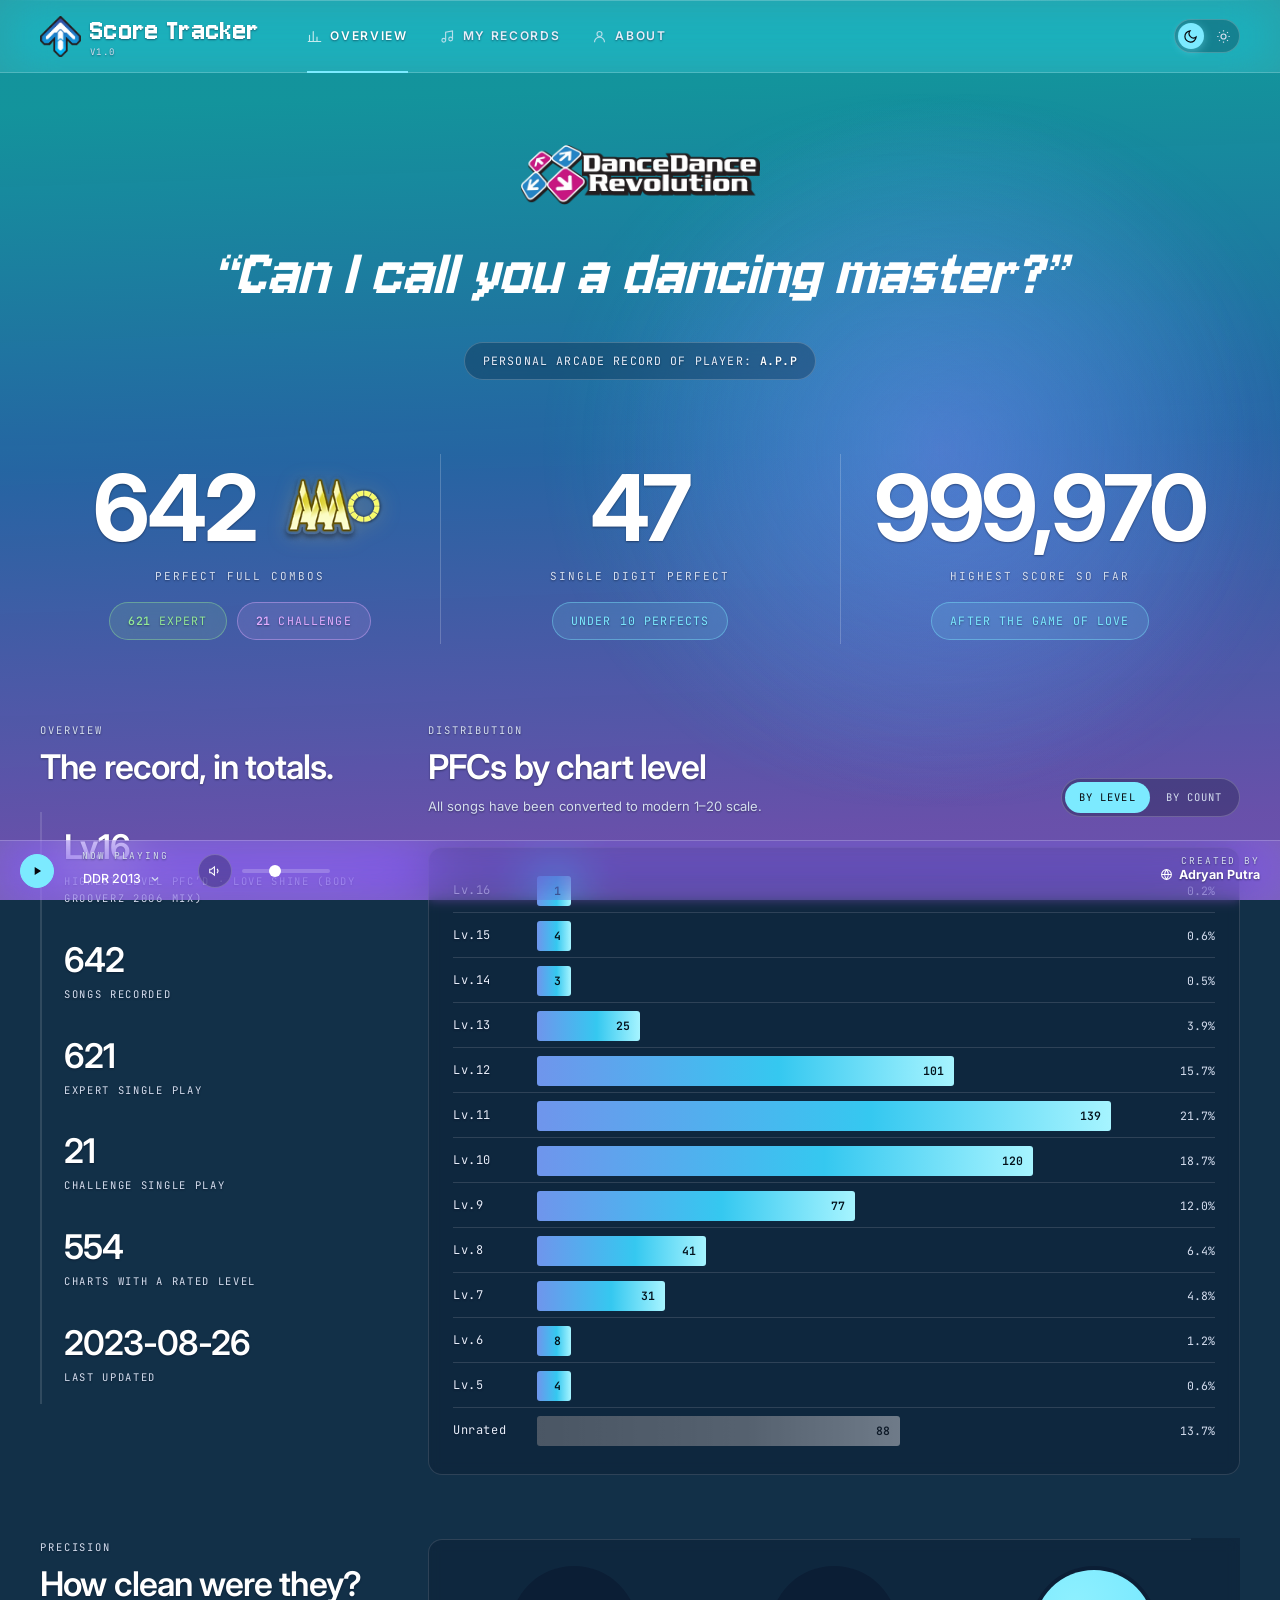
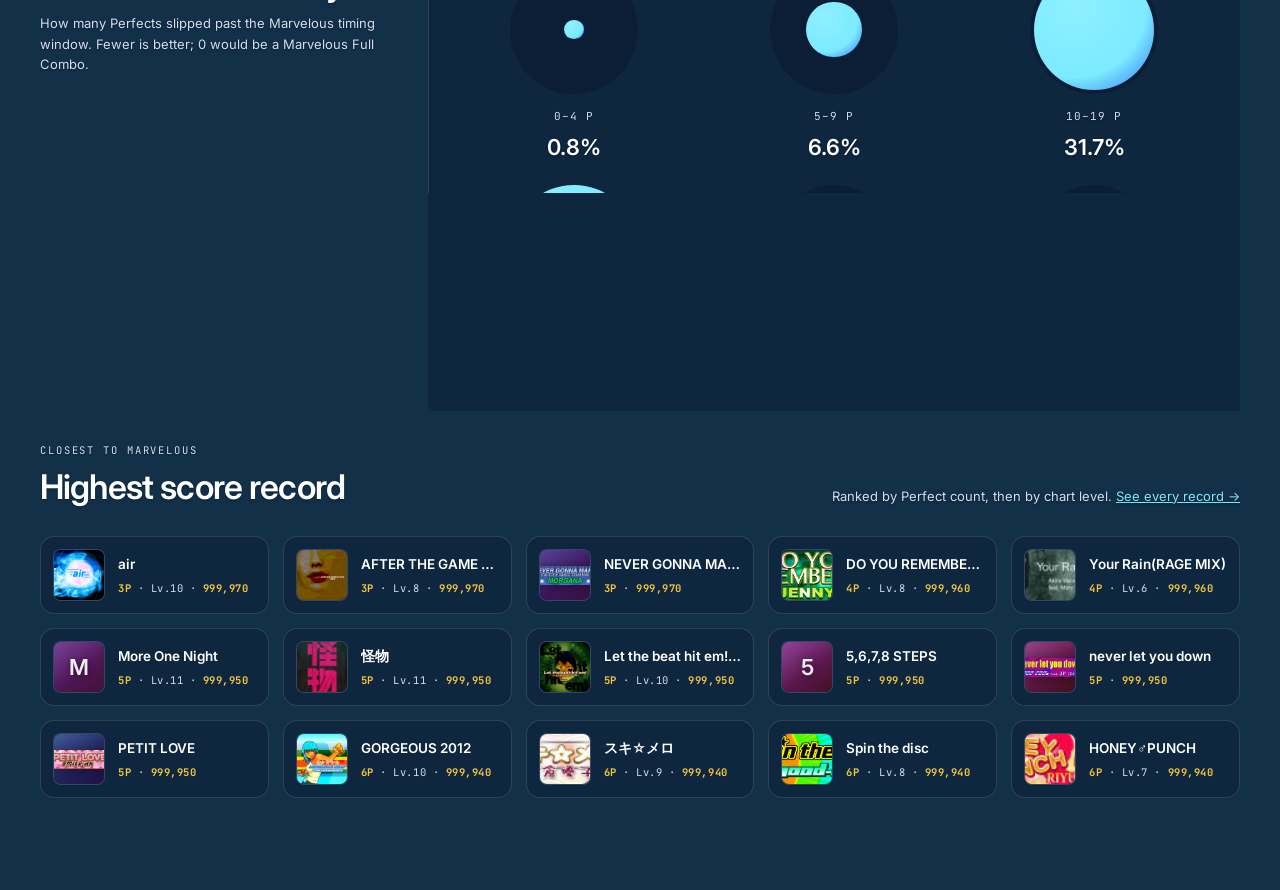
==== commit 5a73c1cf: "Revert desktop totals to one column, polish mobile details The totals rail is a single column again " ====
--- a/index.html
+++ b/index.html
@@ -18,7 +18,7 @@
 <link rel="preconnect" href="https://fonts.googleapis.com" />
 <link rel="preconnect" href="https://fonts.gstatic.com" crossorigin />
 <link href="https://fonts.googleapis.com/css2?family=Jersey+10&family=Inter:wght@400;500;600;700;800&family=JetBrains+Mono:wght@400;500;600&display=swap" rel="stylesheet" />
-<link rel="stylesheet" href="assets/css/style.css?v=20260818222710" />
+<link rel="stylesheet" href="assets/css/style.css?v=20260818224237" />
 <link rel="icon" href="data:image/svg+xml,%3Csvg xmlns='http://www.w3.org/2000/svg' viewBox='0 0 32 32'%3E%3Crect width='32' height='32' rx='6' fill='%2306070c'/%3E%3Cpath d='M16 6l7 8h-4v6h-6v-6H9z' fill='%2349dcf5'/%3E%3C/svg%3E" />
 </head>
 <body data-page="home">
@@ -238,13 +238,15 @@
 
   <p class="player__credit">
     <span>Created by</span>
-    <a href="https://adryanputra.com" target="_blank" rel="noopener noreferrer">Adryan Putra</a>
+    <a href="https://adryanputra.com" target="_blank" rel="noopener noreferrer">
+      <svg viewBox="0 0 24 24" fill="none" stroke="currentColor" stroke-width="1.9" aria-hidden="true"><circle cx="12" cy="12" r="9"/><path d="M3 12h18M12 3a15 15 0 0 1 0 18a15 15 0 0 1 0-18"/></svg>
+      Adryan Putra</a>
   </p>
 </div>
 
-<script src="data/records.js?v=20260818222710"></script>
-<script src="assets/js/app.js?v=20260818222710"></script>
-<script src="assets/js/drawer.js?v=20260818222710"></script>
-<script src="assets/js/home.js?v=20260818222710"></script>
+<script src="data/records.js?v=20260818224237"></script>
+<script src="assets/js/app.js?v=20260818224237"></script>
+<script src="assets/js/drawer.js?v=20260818224237"></script>
+<script src="assets/js/home.js?v=20260818224237"></script>
 </body>
 </html>
--- a/assets/css/style.css
+++ b/assets/css/style.css
@@ -778,9 +778,7 @@
 
 .rail {
   display: grid;
-  /* Two up: six totals as one tall column wasted a lot of vertical space. */
-  grid-template-columns: repeat(2, minmax(0, 1fr));
-  gap: 2px 18px;
+  grid-template-columns: 1fr;
 }
 
 /* No permanent highlight on any row — the accent is a hover affordance only,
@@ -1794,7 +1792,15 @@
  * layout so the mute button and slider sit inline in the bar; on mobile it
  * becomes a popover with the slider stood on end.
  */
-.player__vol { position: relative; flex: none; display: flex; align-items: center; gap: 8px; }
+.player__vol {
+  position: relative;
+  flex: none;
+  display: flex;
+  align-items: center;
+  gap: 8px;
+  /* Set apart from the mix picker so the two controls don't read as one group. */
+  margin-left: 14px;
+}
 .player__vol-toggle { display: none; }
 .player__vol-pop { display: contents; }
 
@@ -1839,12 +1845,16 @@
   color: var(--muted);
 }
 .player__credit a {
+  display: inline-flex;
+  align-items: center;
+  gap: 6px;
   font-size: 12.5px;
   font-weight: 700;
   color: var(--text);
   text-decoration: none;
   border-bottom: 1px solid transparent;
 }
+.player__credit svg { width: 13px; height: 13px; flex: none; }
 .player__credit a:hover { color: var(--accent); border-bottom-color: currentColor; }
 
 #yt-host {
@@ -1895,12 +1905,32 @@
   .nav-toggle { display: grid; }
   .logo { gap: 7px; }
   .logo__mark { width: 34px; height: 34px; }
-  .logo__word { font-size: 24px; }
+  .logo__word { font-size: 27px; }
   .logo__ver { font-size: 8px; letter-spacing: .13em; }
 
   /* Bigger, and split at a phrase boundary rather than wherever it happens to
      wrap: "Can I call you" / "a dancing master?". */
-  .hero__title { font-size: clamp(34px, 10.4vw, 46px); }
+  /* Two rows here, so the leading can be tighter than the desktop single line. */
+  .hero__title { font-size: clamp(34px, 10.4vw, 46px); line-height: .92; }
+
+  /* Six totals stack too tall in one column on a phone. */
+  .rail { grid-template-columns: repeat(2, minmax(0, 1fr)); gap: 2px 18px; }
+
+  /* Halve the gap between the By level / By count control and the chart. */
+  .section__head { margin-bottom: 15px; }
+
+  /**
+   * iOS zooms the page whenever a focused field is under 16px, which would
+   * yank the filter sheet out of alignment. 16px on every control it can focus
+   * keeps the viewport still; the tighter tracking keeps the labels from
+   * outgrowing their pills.
+   */
+  .search input,
+  .select select {
+    font-size: 16px;
+    letter-spacing: .03em;
+  }
+  .search input::placeholder { letter-spacing: .03em; }
   .hero__sfx .hero__break { display: block; }
 
   /* 30% tighter between the record capsule and the first metric. */
@@ -1926,7 +1956,7 @@
   .toolbar__inner { flex-wrap: nowrap; gap: 8px; }
 
   .search--compact { display: block; flex: 1 1 auto; min-width: 0; }
-  .search--compact input { height: 40px; font-size: 12px; }
+  .search--compact input { height: 40px; }
 
   .filter-btn {
     display: inline-flex;
@@ -1995,7 +2025,7 @@
   .toolbar.is-sheet .filter-btn { display: none; }
   .toolbar.is-sheet .search:not(.search--compact),
   .toolbar.is-sheet .select { display: block; width: 100%; flex: none; }
-  .toolbar.is-sheet .select select { width: 100%; height: 46px; font-size: 11px; }
+  .toolbar.is-sheet .select select { width: 100%; height: 46px; }
   .toolbar.is-sheet .search input { height: 46px; }
   .toolbar.is-sheet .filter-sheet__done {
     display: block;
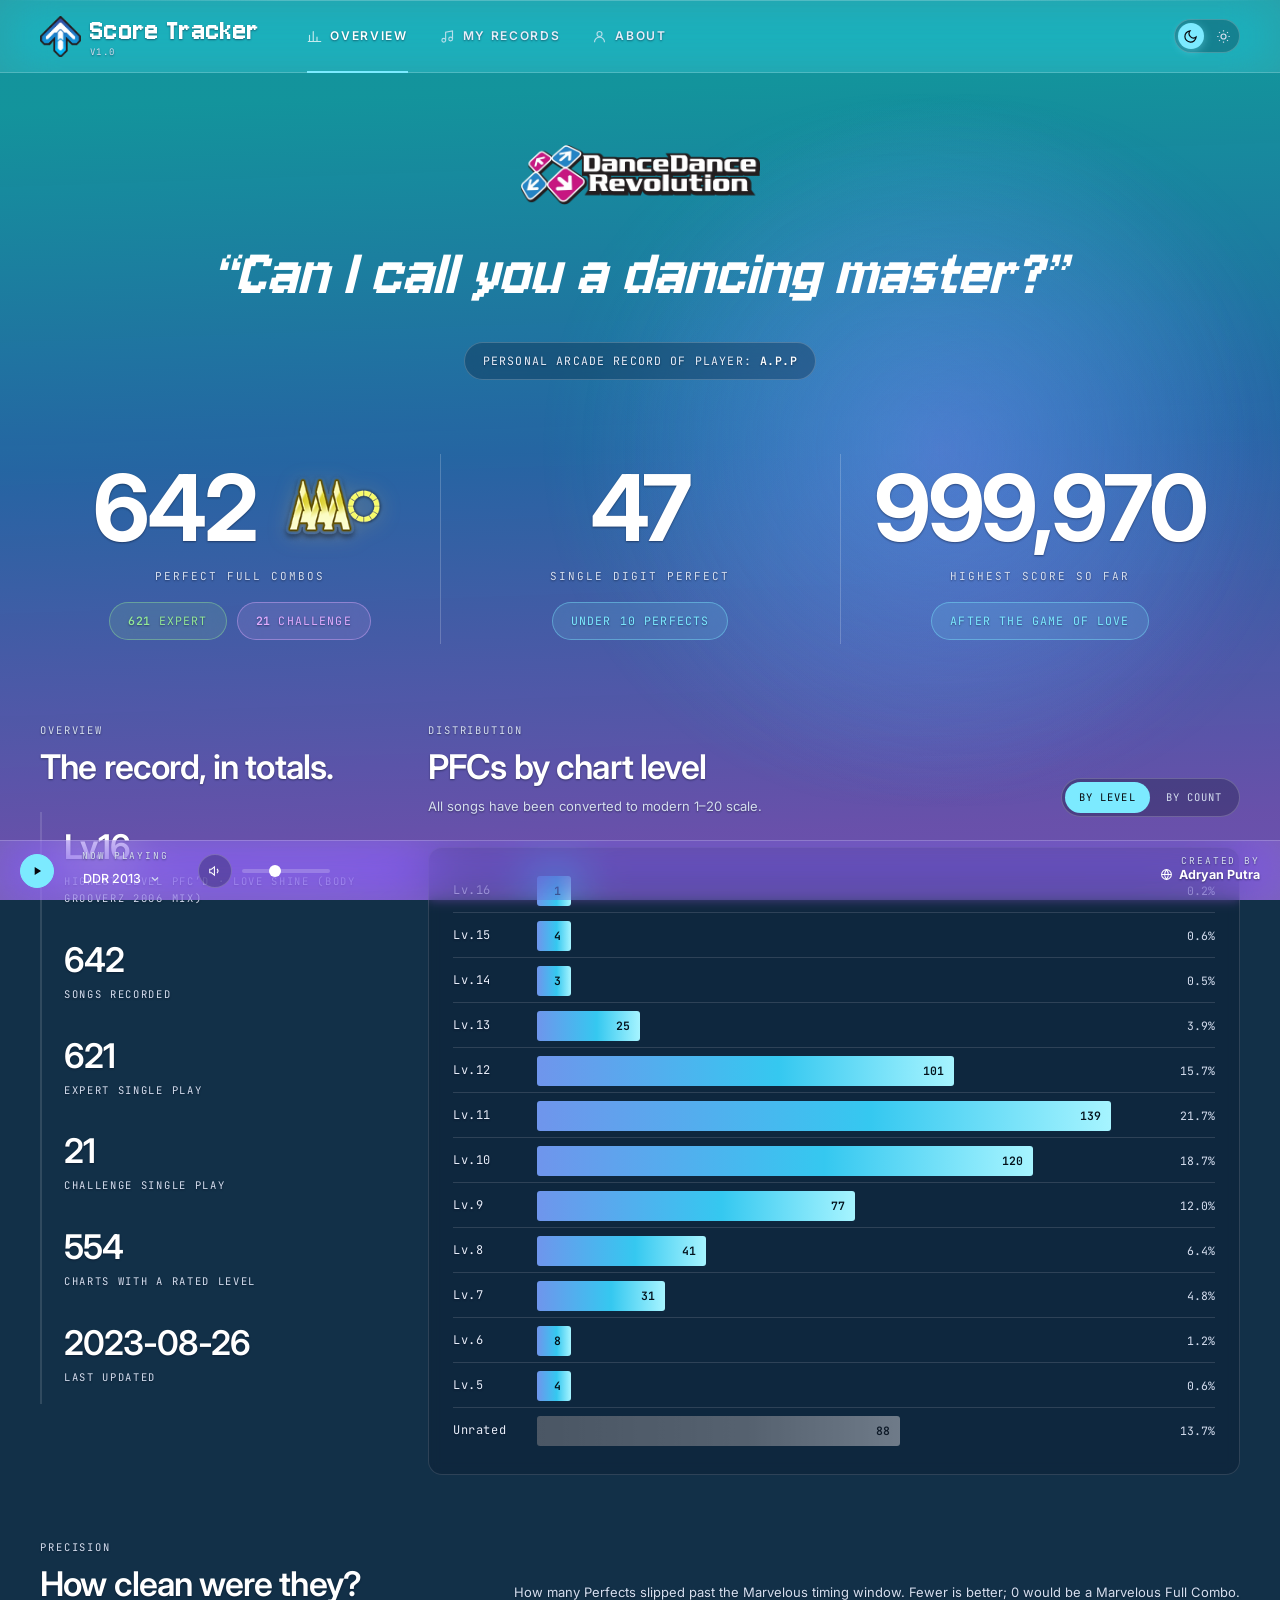
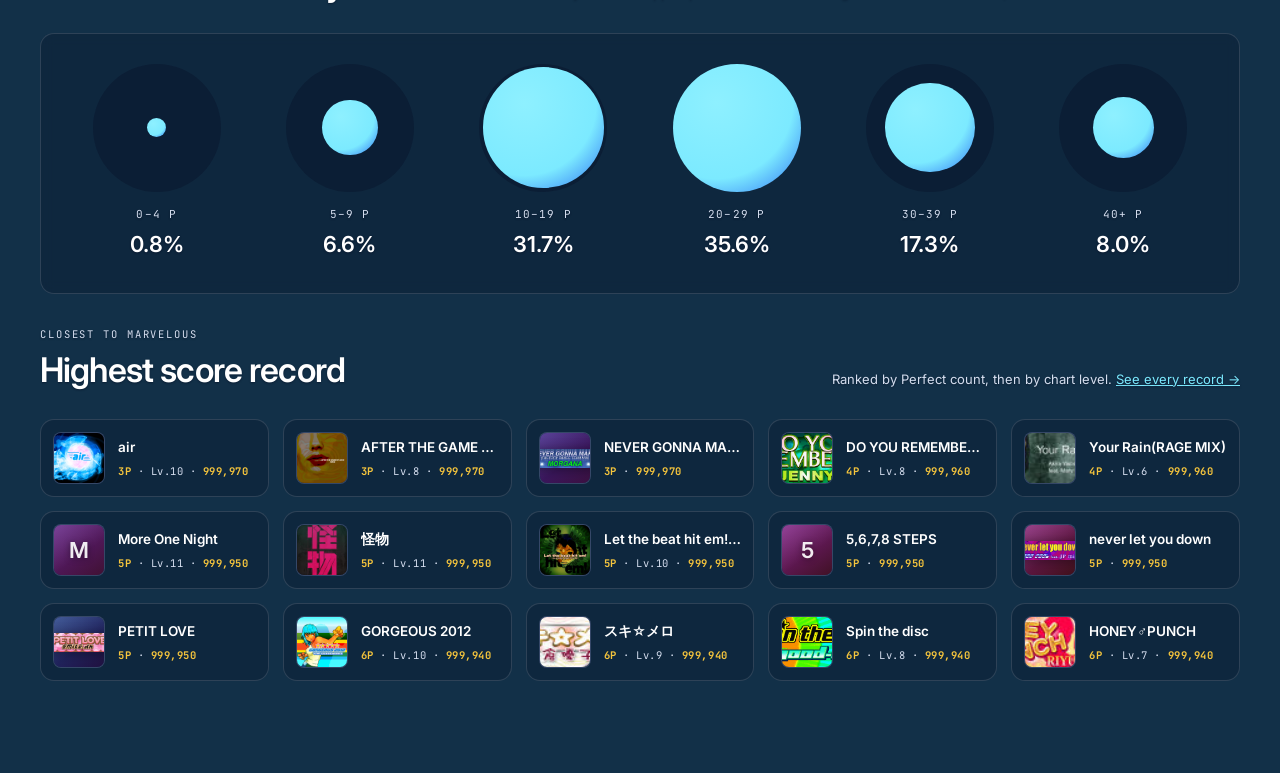
==== commit c2b79702: "Restore the full-width precision section "How clean were they?" goes back to the section head with t" ====
--- a/index.html
+++ b/index.html
@@ -18,7 +18,7 @@
 <link rel="preconnect" href="https://fonts.googleapis.com" />
 <link rel="preconnect" href="https://fonts.gstatic.com" crossorigin />
 <link href="https://fonts.googleapis.com/css2?family=Jersey+10&family=Inter:wght@400;500;600;700;800&family=JetBrains+Mono:wght@400;500;600&display=swap" rel="stylesheet" />
-<link rel="stylesheet" href="assets/css/style.css?v=20260818224237" />
+<link rel="stylesheet" href="assets/css/style.css?v=20260818230226" />
 <link rel="icon" href="data:image/svg+xml,%3Csvg xmlns='http://www.w3.org/2000/svg' viewBox='0 0 32 32'%3E%3Crect width='32' height='32' rx='6' fill='%2306070c'/%3E%3Cpath d='M16 6l7 8h-4v6h-6v-6H9z' fill='%2349dcf5'/%3E%3C/svg%3E" />
 </head>
 <body data-page="home">
@@ -154,21 +154,20 @@
 
   <!-- ===================== PRECISION ===================== -->
   <section class="section">
-    <div class="wrap rail-grid">
-
-      <div>
-        <p class="eyebrow">Precision</p>
-        <h2 class="section__title">How clean were they?</h2>
-        <p class="section__note" style="margin-top:10px">
+    <div class="wrap">
+      <div class="section__head">
+        <div>
+          <p class="eyebrow">Precision</p>
+          <h2 class="section__title">How clean were they?</h2>
+        </div>
+        <p class="section__note">
           How many Perfects slipped past the Marvelous timing window. Fewer is
           better; 0 would be a Marvelous Full Combo.
         </p>
       </div>
-
-      <div class="panel" style="padding:26px 22px">
+      <div class="panel" style="padding:30px 26px">
         <div class="circles" id="precision"></div>
       </div>
-
     </div>
   </section>
 
@@ -244,9 +243,9 @@
   </p>
 </div>
 
-<script src="data/records.js?v=20260818224237"></script>
-<script src="assets/js/app.js?v=20260818224237"></script>
-<script src="assets/js/drawer.js?v=20260818224237"></script>
-<script src="assets/js/home.js?v=20260818224237"></script>
+<script src="data/records.js?v=20260818230226"></script>
+<script src="assets/js/app.js?v=20260818230226"></script>
+<script src="assets/js/drawer.js?v=20260818230226"></script>
+<script src="assets/js/home.js?v=20260818230226"></script>
 </body>
 </html>
--- a/assets/css/style.css
+++ b/assets/css/style.css
@@ -898,10 +898,9 @@
 
 /* ---------- proportion circles (POGO 4) ---------- */
 
-/* Six buckets, so three across leaves two even rows rather than an orphan. */
 .circles {
   display: grid;
-  grid-template-columns: repeat(3, minmax(0, 1fr));
+  grid-template-columns: repeat(auto-fit, minmax(104px, 1fr));
   gap: 20px 14px;
 }
 .circle-cell { text-align: center; }
